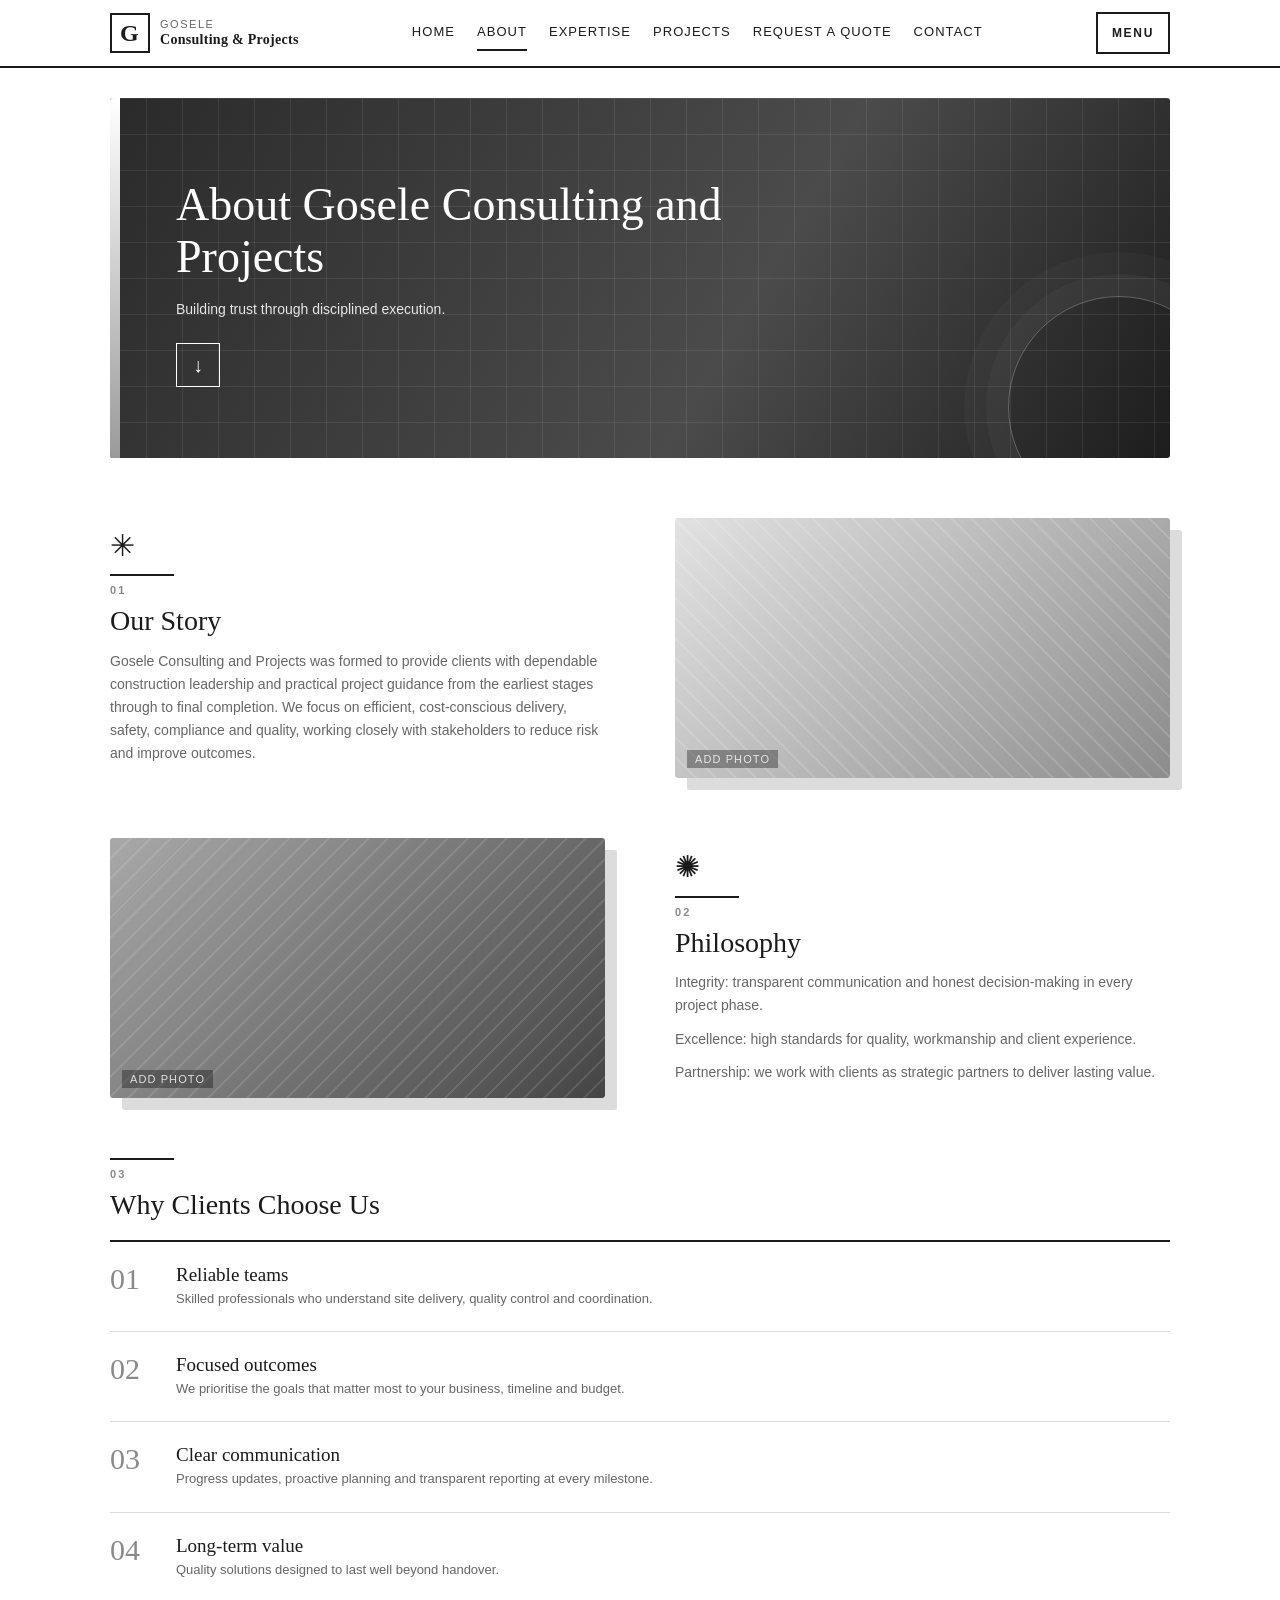
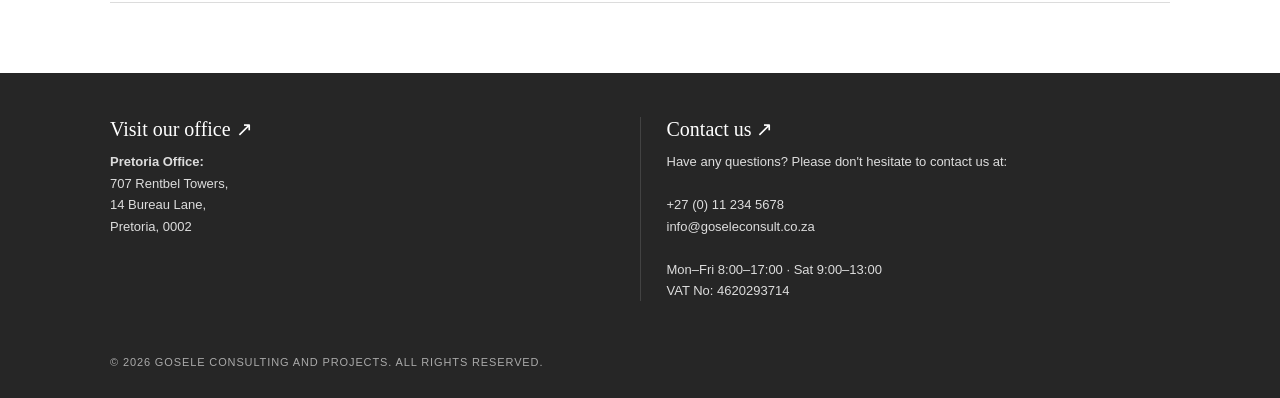
==== about.html @ e0d090f8 "Gosele website" ====
<!DOCTYPE html><html lang="en"><head><meta charset="UTF-8"><meta name="viewport" content="width=device-width,initial-scale=1">
<meta name="description" content="Gosele Consulting and Projects: construction, project management and consulting.">
<title>About | Gosele Consulting and Projects</title><link rel="stylesheet" href="CSS/style.css"></head><body>
<section><div class="wrap"><div class="card"><h1>About Gosele Consulting and Projects</h1><p>Building trust through disciplined execution.</p><div class="circ">↓</div></div></div></section>
<section><div class="wrap blk"><div><div class="ico">✳</div><h2>Our Story</h2><p>Gosele Consulting and Projects was formed to provide clients with dependable construction leadership and practical project guidance from the earliest stages through to final completion. We focus on efficient, cost-conscious delivery, safety, compliance and quality, working closely with stakeholders to reduce risk and improve outcomes.</p></div><div class="ph c"><em>Add photo</em></div></div></section>
<section><div class="wrap blk rev"><div><div class="ico">✺</div><h2>Philosophy</h2><p>Integrity: transparent communication and honest decision-making in every project phase.</p><p>Excellence: high standards for quality, workmanship and client experience.</p><p>Partnership: we work with clients as strategic partners to deliver lasting value.</p></div><div class="ph d"><em>Add photo</em></div></div></section>
<section><div class="wrap"><h2 class="ttl">Why Clients Choose Us</h2><div class="list">
<div><small>01</small><h3>Reliable teams</h3><p>Skilled professionals who understand site delivery, quality control and coordination.</p></div>
<div><small>02</small><h3>Focused outcomes</h3><p>We prioritise the goals that matter most to your business, timeline and budget.</p></div>
<div><small>03</small><h3>Clear communication</h3><p>Progress updates, proactive planning and transparent reporting at every milestone.</p></div>
<div><small>04</small><h3>Long-term value</h3><p>Quality solutions designed to last well beyond handover.</p></div></div></div></section>
<script src="JS/script.js"></script></body></html>
---- CSS/style.css ----
:root{--ink:#1b1b1b;--dk:#262626;--g1:#f3f3f3;--g2:#dcdcdc;--g3:#8a8a8a;--mut:#666;--serif:Georgia,"Times New Roman",serif}
*{box-sizing:border-box;margin:0;padding:0}
html{scroll-behavior:smooth}
body{font-family:Helvetica,Arial,sans-serif;color:var(--ink);background:#fff;line-height:1.65;font-size:15px;overflow-x:hidden;counter-reset:s}
a{color:inherit;text-decoration:none}img{max-width:100%}
.wrap{max-width:1100px;margin:0 auto;padding:0 20px}
/* header */
.top{position:sticky;top:0;z-index:30;background:#fff;border-bottom:2px solid var(--ink)}
.top .wrap{display:flex;align-items:center;justify-content:space-between;height:66px}
.logo{display:flex;align-items:center;gap:10px;font-size:11px;letter-spacing:.14em;text-transform:uppercase;line-height:1.2;color:var(--mut)}
.logo b{display:grid;place-items:center;width:40px;height:40px;border:2px solid var(--ink);font:700 24px var(--serif);color:var(--ink)}
.logo span strong{display:block;font:700 14px var(--serif);letter-spacing:.02em;text-transform:none;color:var(--ink)}
.dnav{display:none;gap:22px;font-size:13px;text-transform:uppercase;letter-spacing:.08em}
.dnav a{padding:6px 0;border-bottom:2px solid transparent}.dnav a.on,.dnav a:hover{border-color:var(--ink)}
.menu-btn{border:2px solid var(--ink);background:#fff;color:var(--ink);height:42px;padding:0 14px;font:700 12px Helvetica,Arial;letter-spacing:.14em;cursor:pointer}
.menu-btn:hover{background:var(--ink);color:#fff}
.drawer{position:fixed;top:0;left:0;height:100%;width:min(86vw,360px);background:var(--dk);color:#fff;padding:24px 30px;transform:translateX(-105%);transition:.35s;z-index:50}
.drawer.open{transform:none}
.drawer button{background:none;border:1px solid #fff6;color:#fff;font-size:22px;width:40px;height:40px;cursor:pointer;float:right}
.drawer nav{clear:both;display:grid;padding-top:24px}
.drawer a{font:22px var(--serif);padding:14px 0;border-bottom:1px solid #fff2;display:flex;gap:14px}
.drawer a i{font:11px Helvetica;color:var(--g3);padding-top:9px;font-style:normal}.drawer a.on{color:#fff;font-style:italic}
.veil{position:fixed;inset:0;background:#000a;opacity:0;pointer-events:none;transition:.3s;z-index:40}
.veil.open{opacity:1;pointer-events:auto}
/* hero blueprint card */
section{padding:30px 0}
.card{position:relative;overflow:hidden;color:#fff;padding:44px 28px 40px 38px;min-height:260px;display:flex;flex-direction:column;justify-content:center;border-radius:3px;
background:linear-gradient(#ffffff14 1px,transparent 1px) 0 0/36px 36px,linear-gradient(90deg,#ffffff14 1px,transparent 1px) 0 0/36px 36px,linear-gradient(120deg,#2a2a2a,#4b4b4b 60%,#1d1d1d)}
.card::before{content:"";position:absolute;left:0;top:0;bottom:0;width:10px;background:linear-gradient(#fff,#9a9a9a)}
.card::after{content:"";position:absolute;right:-60px;bottom:-60px;width:220px;height:220px;border:1px solid #fff4;border-radius:50%;box-shadow:0 0 0 22px #ffffff08,0 0 0 44px #ffffff06}
.card h1,.card h2{font:400 clamp(28px,5.4vw,46px)/1.15 var(--serif);margin-bottom:14px;max-width:640px}
.card p{font-size:14px;max-width:540px;color:#e6e6e6}
.circ{margin-top:22px;width:44px;height:44px;border:1px solid #fff;display:grid;place-items:center;font-size:20px;color:#fff;position:relative;z-index:1}
.btn{display:inline-block;margin-top:20px;padding:6px 0;border-bottom:2px solid var(--ink);font-size:12px;letter-spacing:.12em;text-transform:uppercase;font-weight:700;background:none;color:var(--ink);cursor:pointer}
.btn::after{content:"  →"}.btn:hover{letter-spacing:.18em}
.card .btn{color:#fff;border-color:#fff;align-self:flex-start;position:relative;z-index:1}
/* stats band */
.band{background:var(--dk);color:#fff;margin:14px 0}
.stats{display:grid;grid-template-columns:repeat(2,1fr);gap:22px 8px;padding:34px 20px;text-align:left}
.stats div{border-left:3px solid #fff;padding-left:14px}
.stats strong{display:block;font:400 40px/1 var(--serif)}.stats span{font-size:11px;letter-spacing:.12em;text-transform:uppercase;color:#bbb}
/* text blocks */
.blk{display:grid;gap:30px;align-items:center}
.blk h2,.ttl{font:400 28px/1.2 var(--serif);margin-bottom:12px;display:block}
.blk h2::before,.ttl::before{counter-increment:s;content:"0" counter(s);display:block;font:700 11px Helvetica;letter-spacing:.2em;color:var(--g3);margin-bottom:8px;border-top:2px solid var(--ink);padding-top:8px;width:64px}
.blk p{color:var(--mut);font-size:14px;margin-bottom:10px}
.ico{font-size:30px;color:var(--ink);margin-bottom:4px}
.ph{min-height:260px;position:relative;overflow:hidden;border-radius:3px;box-shadow:12px 12px 0 var(--g2);background:repeating-linear-gradient(45deg,#ffffff1c 0 2px,transparent 2px 14px),linear-gradient(135deg,#cfcfcf,#7a7a7a)}
.ph.b{background:repeating-linear-gradient(-45deg,#ffffff1c 0 2px,transparent 2px 14px),linear-gradient(135deg,#bdbdbd,#555)}
.ph.c{background:repeating-linear-gradient(45deg,#ffffff22 0 2px,transparent 2px 14px),linear-gradient(135deg,#e2e2e2,#8c8c8c)}
.ph.d{background:repeating-linear-gradient(-45deg,#ffffff1c 0 2px,transparent 2px 14px),linear-gradient(135deg,#a9a9a9,#444)}
.ph.e{background:repeating-linear-gradient(45deg,#ffffff14 0 2px,transparent 2px 14px),linear-gradient(135deg,#6a6a6a,#1c1c1c)}
.ph img{width:100%;height:100%;object-fit:cover;position:absolute;inset:0}
.ph em{position:absolute;left:12px;bottom:10px;font:11px Helvetica;letter-spacing:.1em;text-transform:uppercase;color:#fffc;font-style:normal;background:#0005;padding:3px 8px}
.center .blk{text-align:left}
/* list */
.list{margin-top:18px;border-top:2px solid var(--ink)}
.list a,.list div{display:grid;grid-template-columns:56px 1fr;gap:2px 10px;padding:22px 0;border-bottom:1px solid var(--g2);transition:.2s}
.list a:hover{padding-left:10px;background:var(--g1)}
.list small{font:400 30px/1 var(--serif);color:var(--g3);grid-row:span 2}
.list h3{font:400 19px var(--serif)}.list p{color:var(--mut);font-size:13px}
/* grey panels */
.grey{background:var(--g1);color:var(--ink);border:1px solid var(--g2);border-top:6px solid var(--ink);border-radius:3px;padding:28px 22px;margin:14px 0}
.grey h2{font:400 28px var(--serif);margin-bottom:16px}
.rail{display:flex;gap:16px;overflow-x:auto;scroll-snap-type:x mandatory;padding-bottom:10px;counter-reset:p}
.pj{flex:0 0 68%;max-width:300px;height:360px;position:relative;overflow:hidden;scroll-snap-align:start;color:#fff;padding:18px;display:flex;flex-direction:column;justify-content:flex-end;border-radius:3px;counter-increment:p;background:var(--dk)}
.pj .ph{position:absolute;inset:0;box-shadow:none;border-radius:0;transition:.4s}.pj:hover .ph{transform:scale(1.06)}
.pj::before{content:"0" counter(p);position:absolute;top:12px;left:16px;font:400 34px var(--serif);z-index:2}
.pj::after{content:"";position:absolute;inset:0;background:linear-gradient(transparent 35%,#000b)}
.pj *{position:relative;z-index:3}.pj .ph{position:absolute;z-index:1}
.pj h3{font:400 21px/1.2 var(--serif)}.pj span{margin-top:10px;font-size:11px;letter-spacing:.14em;text-transform:uppercase;border-top:1px solid #fff8;padding-top:8px}
.pj span::after{content:"  →"}
.pgrid{display:grid;gap:18px;counter-reset:p}.pgrid .pj{max-width:none;height:320px}
/* footer */
.foot{background:var(--dk);color:#ddd;margin-top:40px;padding:44px 0 26px}
.office{display:grid;gap:26px;font-size:13px}.office h4{font:400 20px var(--serif);color:#fff;margin-bottom:10px}
.office hr{border:0;border-top:1px solid #fff2}
.copy{font-size:11px;letter-spacing:.08em;color:#aaa;text-transform:uppercase}
/* forms */
form.grey label{display:block;font-size:11px;letter-spacing:.12em;text-transform:uppercase;margin:16px 0 4px;color:var(--mut)}
.grey input,.grey textarea,.grey select{width:100%;border:0;border-bottom:2px solid var(--ink);border-radius:0;padding:11px 4px;font:inherit;background:#fff}
.grey textarea{min-height:110px}
.grey button.go{margin-top:22px;width:100%;border:0;background:var(--ink);color:#fff;padding:15px;font:700 12px Helvetica;letter-spacing:.2em;text-transform:uppercase;cursor:pointer}
.grey button.go:hover{background:#444}
.status{margin-top:12px;display:none}
.detail{padding:0}.detail .ph{min-height:300px;border-radius:0;box-shadow:none}
.detail .in{padding:26px 20px 50px;max-width:760px;margin:0 auto}.detail h1{font:400 32px var(--serif);margin-bottom:12px}
.back{display:block;font-size:26px;padding:12px 20px}
@media(min-width:800px){
 .dnav{display:flex}.stats{grid-template-columns:repeat(4,1fr)}
 .blk{grid-template-columns:1fr 1fr;gap:70px}.blk.rev .ph{order:-1}
 .pgrid{grid-template-columns:repeat(3,1fr)}.office{grid-template-columns:1fr 1px 1fr;align-items:start}.office hr{border:0;border-left:1px solid #fff2;height:100%}
 .office .copy{grid-column:1/-1}.card{padding:70px 56px 60px 66px;min-height:360px}.pj{flex-basis:300px}
}
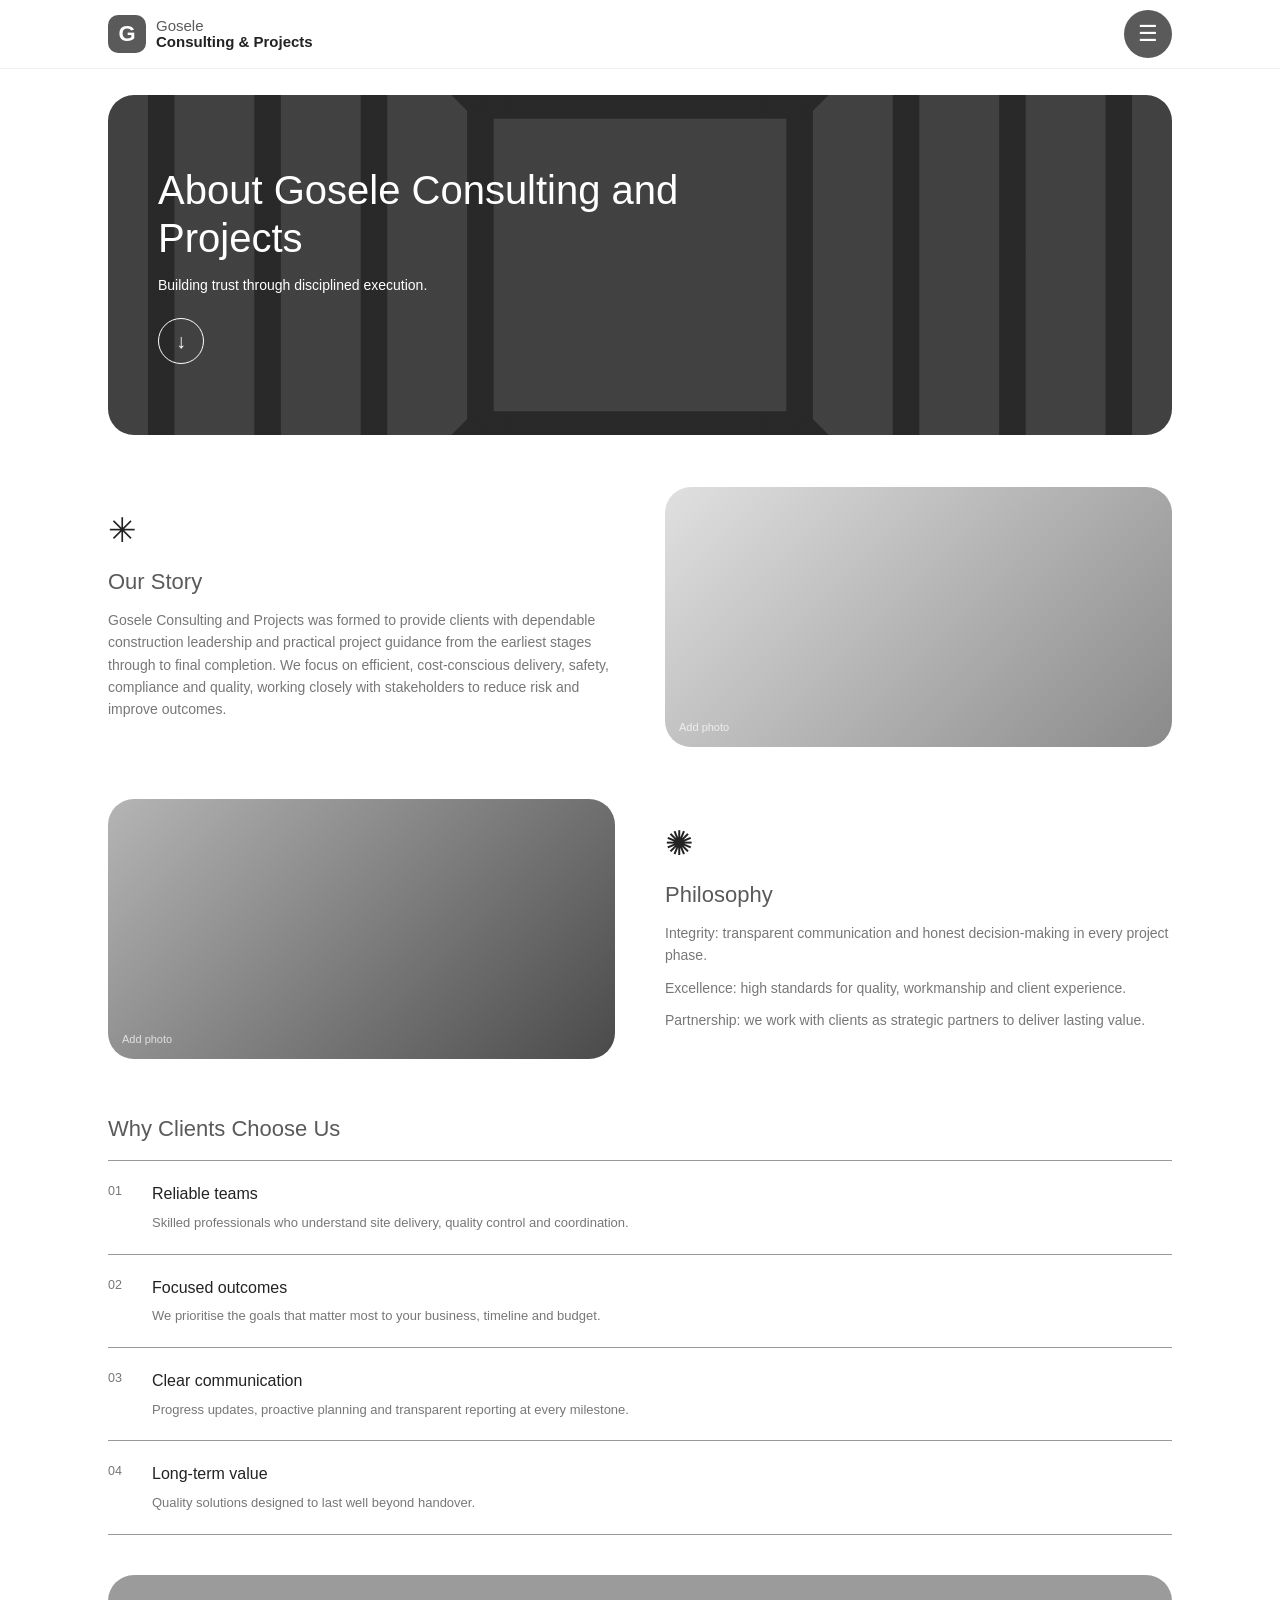
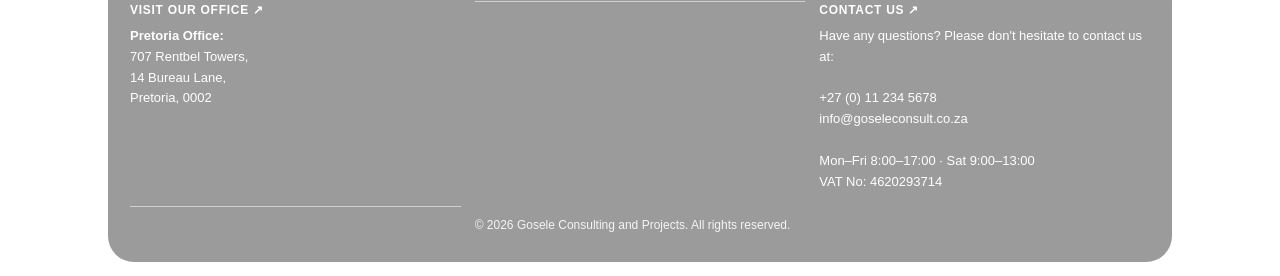
==== commit 2bb346ec: "Add initial HTML structure and CSS for Gosele Consulting and Projects website" ====
--- a/about.html
+++ b/about.html
@@ -1,12 +1,79 @@
-<!DOCTYPE html><html lang="en"><head><meta charset="UTF-8"><meta name="viewport" content="width=device-width,initial-scale=1">
-<meta name="description" content="Gosele Consulting and Projects: construction, project management and consulting.">
-<title>About | Gosele Consulting and Projects</title><link rel="stylesheet" href="CSS/style.css"></head><body>
-<section><div class="wrap"><div class="card"><h1>About Gosele Consulting and Projects</h1><p>Building trust through disciplined execution.</p><div class="circ">↓</div></div></div></section>
-<section><div class="wrap blk"><div><div class="ico">✳</div><h2>Our Story</h2><p>Gosele Consulting and Projects was formed to provide clients with dependable construction leadership and practical project guidance from the earliest stages through to final completion. We focus on efficient, cost-conscious delivery, safety, compliance and quality, working closely with stakeholders to reduce risk and improve outcomes.</p></div><div class="ph c"><em>Add photo</em></div></div></section>
-<section><div class="wrap blk rev"><div><div class="ico">✺</div><h2>Philosophy</h2><p>Integrity: transparent communication and honest decision-making in every project phase.</p><p>Excellence: high standards for quality, workmanship and client experience.</p><p>Partnership: we work with clients as strategic partners to deliver lasting value.</p></div><div class="ph d"><em>Add photo</em></div></div></section>
-<section><div class="wrap"><h2 class="ttl">Why Clients Choose Us</h2><div class="list">
-<div><small>01</small><h3>Reliable teams</h3><p>Skilled professionals who understand site delivery, quality control and coordination.</p></div>
-<div><small>02</small><h3>Focused outcomes</h3><p>We prioritise the goals that matter most to your business, timeline and budget.</p></div>
-<div><small>03</small><h3>Clear communication</h3><p>Progress updates, proactive planning and transparent reporting at every milestone.</p></div>
-<div><small>04</small><h3>Long-term value</h3><p>Quality solutions designed to last well beyond handover.</p></div></div></div></section>
-<script src="JS/script.js"></script></body></html>
+<!DOCTYPE html>
+<html lang="en">
+<head>
+    <meta charset="UTF-8">
+    <meta name="viewport" content="width=device-width, initial-scale=1">
+    <meta name="description" content="Gosele Consulting and Projects: construction, project management and consulting.">
+    <title>About | Gosele Consulting and Projects</title>
+    <link rel="stylesheet" href="CSS/style.css">
+</head>
+<body>
+<section>
+    <div class="wrap">
+        <div class="card">
+            <h1>About Gosele Consulting and Projects</h1>
+            <p>Building trust through disciplined execution.</p>
+            <div class="circ">↓</div>
+        </div>
+    </div>
+</section>
+<section>
+    <div class="wrap blk">
+        <div>
+            <div class="ico">✳</div>
+            <h2>Our Story</h2>
+            <p>Gosele Consulting and Projects was formed to provide clients with dependable construction leadership and practical project guidance from the earliest stages through to final completion. We focus on efficient, cost-conscious delivery, safety, compliance and quality, working closely with stakeholders to reduce risk and improve outcomes.</p>
+        </div>
+        <div class="ph c">
+            <em>Add photo</em>
+        </div>
+    </div>
+</section>
+<section>
+    <div class="wrap blk rev">
+        <div>
+            <div class="ico">✺</div>
+            <h2>Philosophy</h2>
+            <p>Integrity: transparent communication and honest decision-making in every project phase.</p>
+            <p>Excellence: high standards for quality, workmanship and client experience.</p>
+            <p>Partnership: we work with clients as strategic partners to deliver lasting value.</p>
+        </div>
+        <div class="ph d">
+            <em>Add photo</em>
+        </div>
+    </div>
+</section>
+<section>
+    <div class="wrap">
+        <h2 class="ttl">
+            Why Clients Choose Us
+        </h2>
+        <div class="list">
+<div>
+    <small>01</small>
+    <h3>Reliable teams</h3>
+    <p>Skilled professionals who understand site delivery, quality control and coordination.
+
+    </p>
+</div>
+<div>
+    <small>02</small>
+    <h3>Focused outcomes</h3>
+    <p>We prioritise the goals that matter most to your business, timeline and budget.</p>
+</div>
+<div>
+    <small>03</small>
+    <h3>Clear communication</h3>
+    <p>Progress updates, proactive planning and transparent reporting at every milestone.</p>
+</div>
+<div>
+    <small>04</small>
+    <h3>Long-term value</h3>
+    <p>Quality solutions designed to last well beyond handover.</p>
+</div>
+</div>
+</div>
+</section>
+<script src="JS/script.js"></script>
+</body>
+</html>
--- a/CSS/style.css
+++ b/CSS/style.css
@@ -1,94 +1,71 @@
-:root{--ink:#1b1b1b;--dk:#262626;--g1:#f3f3f3;--g2:#dcdcdc;--g3:#8a8a8a;--mut:#666;--serif:Georgia,"Times New Roman",serif}
+:root{--or:#5a5a5a;--ink:#222;--mut:#777;--gr:#9b9b9b;--dk:#4a2f1f;--r:26px}
 *{box-sizing:border-box;margin:0;padding:0}
 html{scroll-behavior:smooth}
-body{font-family:Helvetica,Arial,sans-serif;color:var(--ink);background:#fff;line-height:1.65;font-size:15px;overflow-x:hidden;counter-reset:s}
+body{font-family:Helvetica,Arial,sans-serif;color:var(--ink);background:#fff;line-height:1.6;font-size:15px;overflow-x:hidden}
 a{color:inherit;text-decoration:none}img{max-width:100%}
-.wrap{max-width:1100px;margin:0 auto;padding:0 20px}
+.wrap{max-width:1100px;margin:0 auto;padding:0 18px}
 /* header */
-.top{position:sticky;top:0;z-index:30;background:#fff;border-bottom:2px solid var(--ink)}
-.top .wrap{display:flex;align-items:center;justify-content:space-between;height:66px}
-.logo{display:flex;align-items:center;gap:10px;font-size:11px;letter-spacing:.14em;text-transform:uppercase;line-height:1.2;color:var(--mut)}
-.logo b{display:grid;place-items:center;width:40px;height:40px;border:2px solid var(--ink);font:700 24px var(--serif);color:var(--ink)}
-.logo span strong{display:block;font:700 14px var(--serif);letter-spacing:.02em;text-transform:none;color:var(--ink)}
-.dnav{display:none;gap:22px;font-size:13px;text-transform:uppercase;letter-spacing:.08em}
-.dnav a{padding:6px 0;border-bottom:2px solid transparent}.dnav a.on,.dnav a:hover{border-color:var(--ink)}
-.menu-btn{border:2px solid var(--ink);background:#fff;color:var(--ink);height:42px;padding:0 14px;font:700 12px Helvetica,Arial;letter-spacing:.14em;cursor:pointer}
-.menu-btn:hover{background:var(--ink);color:#fff}
-.drawer{position:fixed;top:0;left:0;height:100%;width:min(86vw,360px);background:var(--dk);color:#fff;padding:24px 30px;transform:translateX(-105%);transition:.35s;z-index:50}
+.top{position:sticky;top:0;z-index:30;background:#fff;border-bottom:1px solid #f0f0f0}
+.top .wrap{display:flex;align-items:center;justify-content:space-between;height:68px}
+.logo{display:flex;align-items:center;gap:10px;font-size:15px;line-height:1.1;color:var(--or)}
+.logo b{display:grid;place-items:center;width:38px;height:38px;border-radius:10px;background:var(--or);color:#fff;font-size:22px}
+.logo span strong{display:block;color:var(--ink);font-weight:700}
+.menu-btn{border:0;background:var(--or);color:#fff;width:48px;height:48px;border-radius:50%;font-size:22px;cursor:pointer}
+.drawer{position:fixed;top:0;right:0;height:100%;width:min(78vw,300px);background:#555;color:#fff;padding:22px 26px;transform:translateX(105%);transition:.3s;z-index:50}
 .drawer.open{transform:none}
-.drawer button{background:none;border:1px solid #fff6;color:#fff;font-size:22px;width:40px;height:40px;cursor:pointer;float:right}
-.drawer nav{clear:both;display:grid;padding-top:24px}
-.drawer a{font:22px var(--serif);padding:14px 0;border-bottom:1px solid #fff2;display:flex;gap:14px}
-.drawer a i{font:11px Helvetica;color:var(--g3);padding-top:9px;font-style:normal}.drawer a.on{color:#fff;font-style:italic}
-.veil{position:fixed;inset:0;background:#000a;opacity:0;pointer-events:none;transition:.3s;z-index:40}
+.drawer button{background:none;border:0;color:#fff;font-size:24px;float:right;cursor:pointer}
+.drawer nav{clear:both;display:grid;gap:12px;padding-top:10px}
+.drawer a{font-size:17px}.drawer a.on{color:#fff;font-weight:700;text-decoration:underline}
+.veil{position:fixed;inset:0;background:#0006;opacity:0;pointer-events:none;transition:.3s;z-index:40}
 .veil.open{opacity:1;pointer-events:auto}
-/* hero blueprint card */
-section{padding:30px 0}
-.card{position:relative;overflow:hidden;color:#fff;padding:44px 28px 40px 38px;min-height:260px;display:flex;flex-direction:column;justify-content:center;border-radius:3px;
-background:linear-gradient(#ffffff14 1px,transparent 1px) 0 0/36px 36px,linear-gradient(90deg,#ffffff14 1px,transparent 1px) 0 0/36px 36px,linear-gradient(120deg,#2a2a2a,#4b4b4b 60%,#1d1d1d)}
-.card::before{content:"";position:absolute;left:0;top:0;bottom:0;width:10px;background:linear-gradient(#fff,#9a9a9a)}
-.card::after{content:"";position:absolute;right:-60px;bottom:-60px;width:220px;height:220px;border:1px solid #fff4;border-radius:50%;box-shadow:0 0 0 22px #ffffff08,0 0 0 44px #ffffff06}
-.card h1,.card h2{font:400 clamp(28px,5.4vw,46px)/1.15 var(--serif);margin-bottom:14px;max-width:640px}
-.card p{font-size:14px;max-width:540px;color:#e6e6e6}
-.circ{margin-top:22px;width:44px;height:44px;border:1px solid #fff;display:grid;place-items:center;font-size:20px;color:#fff;position:relative;z-index:1}
-.btn{display:inline-block;margin-top:20px;padding:6px 0;border-bottom:2px solid var(--ink);font-size:12px;letter-spacing:.12em;text-transform:uppercase;font-weight:700;background:none;color:var(--ink);cursor:pointer}
-.btn::after{content:"  →"}.btn:hover{letter-spacing:.18em}
-.card .btn{color:#fff;border-color:#fff;align-self:flex-start;position:relative;z-index:1}
-/* stats band */
-.band{background:var(--dk);color:#fff;margin:14px 0}
-.stats{display:grid;grid-template-columns:repeat(2,1fr);gap:22px 8px;padding:34px 20px;text-align:left}
-.stats div{border-left:3px solid #fff;padding-left:14px}
-.stats strong{display:block;font:400 40px/1 var(--serif)}.stats span{font-size:11px;letter-spacing:.12em;text-transform:uppercase;color:#bbb}
+/* cards */
+section{padding:26px 0}
+.card{border-radius:var(--r);overflow:hidden;position:relative;color:#fff;padding:34px 26px;min-height:240px;display:flex;flex-direction:column;justify-content:center;
+background:linear-gradient(#222222aa,#222222aa),url("data:image/svg+xml,%3Csvg xmlns='http://www.w3.org/2000/svg' viewBox='0 0 200 200'%3E%3Crect width='200' height='200' fill='%23808080'/%3E%3Cg fill='none' stroke='%23363636' stroke-width='5'%3E%3Crect x='10' y='10' width='180' height='180'/%3E%3Crect x='30' y='30' width='140' height='140'/%3E%3Crect x='50' y='50' width='100' height='100'/%3E%3Crect x='70' y='70' width='60' height='60'/%3E%3Cpath d='M0 0L70 70M200 0L130 70M0 200L70 130M200 200L130 130'/%3E%3C/g%3E%3C/svg%3E") center/cover}
+.card h1,.card h2{font-weight:400;font-size:clamp(26px,5vw,40px);line-height:1.2;margin-bottom:12px;max-width:620px}
+.card p{font-size:14px;max-width:560px}
+.circ{margin-top:22px;width:46px;height:46px;border:1.5px solid #fff;border-radius:50%;display:grid;place-items:center;font-size:20px;background:none;color:#fff}
+.btn{display:inline-block;margin-top:20px;border:1px solid #666;border-radius:22px;padding:22px 20px;font-size:11px;letter-spacing:.06em;text-transform:uppercase;background:none;color:inherit;cursor:pointer}
+.card .btn{border-color:#fff;padding:12px 18px;align-self:flex-start}
+.stats{display:grid;grid-template-columns:repeat(4,1fr);gap:8px;text-align:center;padding:26px 0}
+.stats strong{display:block;font-size:26px;color:var(--or)}.stats span{font-size:12px;color:var(--mut)}
 /* text blocks */
-.blk{display:grid;gap:30px;align-items:center}
-.blk h2,.ttl{font:400 28px/1.2 var(--serif);margin-bottom:12px;display:block}
-.blk h2::before,.ttl::before{counter-increment:s;content:"0" counter(s);display:block;font:700 11px Helvetica;letter-spacing:.2em;color:var(--g3);margin-bottom:8px;border-top:2px solid var(--ink);padding-top:8px;width:64px}
+.blk{display:grid;gap:20px;align-items:center}
+.blk h2,.ttl{color:var(--or);font-weight:400;font-size:22px;margin-bottom:10px}
 .blk p{color:var(--mut);font-size:14px;margin-bottom:10px}
-.ico{font-size:30px;color:var(--ink);margin-bottom:4px}
-.ph{min-height:260px;position:relative;overflow:hidden;border-radius:3px;box-shadow:12px 12px 0 var(--g2);background:repeating-linear-gradient(45deg,#ffffff1c 0 2px,transparent 2px 14px),linear-gradient(135deg,#cfcfcf,#7a7a7a)}
-.ph.b{background:repeating-linear-gradient(-45deg,#ffffff1c 0 2px,transparent 2px 14px),linear-gradient(135deg,#bdbdbd,#555)}
-.ph.c{background:repeating-linear-gradient(45deg,#ffffff22 0 2px,transparent 2px 14px),linear-gradient(135deg,#e2e2e2,#8c8c8c)}
-.ph.d{background:repeating-linear-gradient(-45deg,#ffffff1c 0 2px,transparent 2px 14px),linear-gradient(135deg,#a9a9a9,#444)}
-.ph.e{background:repeating-linear-gradient(45deg,#ffffff14 0 2px,transparent 2px 14px),linear-gradient(135deg,#6a6a6a,#1c1c1c)}
+.ico{font-size:34px;color:var(--ink);margin-bottom:6px}
+.ph{border-radius:var(--r);min-height:260px;position:relative;overflow:hidden;background:linear-gradient(135deg,#d6d6d6,#7a7a7a)}
+.ph.b{background:linear-gradient(135deg,#c4c4c4,#5a5a5a)}.ph.c{background:linear-gradient(135deg,#e0e0e0,#8a8a8a)}.ph.d{background:linear-gradient(135deg,#b5b5b5,#4a4a4a)}.ph.e{background:linear-gradient(135deg,#6a6a6a,#1c1c1c)}
 .ph img{width:100%;height:100%;object-fit:cover;position:absolute;inset:0}
-.ph em{position:absolute;left:12px;bottom:10px;font:11px Helvetica;letter-spacing:.1em;text-transform:uppercase;color:#fffc;font-style:normal;background:#0005;padding:3px 8px}
-.center .blk{text-align:left}
+.ph em{position:absolute;left:14px;bottom:10px;font-size:11px;color:#fffb;font-style:normal}
+.center{text-align:center}.center .blk{justify-items:center}
 /* list */
-.list{margin-top:18px;border-top:2px solid var(--ink)}
-.list a,.list div{display:grid;grid-template-columns:56px 1fr;gap:2px 10px;padding:22px 0;border-bottom:1px solid var(--g2);transition:.2s}
-.list a:hover{padding-left:10px;background:var(--g1)}
-.list small{font:400 30px/1 var(--serif);color:var(--g3);grid-row:span 2}
-.list h3{font:400 19px var(--serif)}.list p{color:var(--mut);font-size:13px}
+.list{border-top:1px solid #999;margin-top:14px}
+.list a,.list div{display:grid;grid-template-columns:34px 1fr;gap:6px 10px;padding:20px 0;border-bottom:1px solid #999}
+.list small{color:var(--mut)}.list h3{font-weight:400;font-size:16px}.list p{grid-column:2;color:var(--mut);font-size:13px}
 /* grey panels */
-.grey{background:var(--g1);color:var(--ink);border:1px solid var(--g2);border-top:6px solid var(--ink);border-radius:3px;padding:28px 22px;margin:14px 0}
-.grey h2{font:400 28px var(--serif);margin-bottom:16px}
-.rail{display:flex;gap:16px;overflow-x:auto;scroll-snap-type:x mandatory;padding-bottom:10px;counter-reset:p}
-.pj{flex:0 0 68%;max-width:300px;height:360px;position:relative;overflow:hidden;scroll-snap-align:start;color:#fff;padding:18px;display:flex;flex-direction:column;justify-content:flex-end;border-radius:3px;counter-increment:p;background:var(--dk)}
-.pj .ph{position:absolute;inset:0;box-shadow:none;border-radius:0;transition:.4s}.pj:hover .ph{transform:scale(1.06)}
-.pj::before{content:"0" counter(p);position:absolute;top:12px;left:16px;font:400 34px var(--serif);z-index:2}
-.pj::after{content:"";position:absolute;inset:0;background:linear-gradient(transparent 35%,#000b)}
-.pj *{position:relative;z-index:3}.pj .ph{position:absolute;z-index:1}
-.pj h3{font:400 21px/1.2 var(--serif)}.pj span{margin-top:10px;font-size:11px;letter-spacing:.14em;text-transform:uppercase;border-top:1px solid #fff8;padding-top:8px}
-.pj span::after{content:"  →"}
-.pgrid{display:grid;gap:18px;counter-reset:p}.pgrid .pj{max-width:none;height:320px}
-/* footer */
-.foot{background:var(--dk);color:#ddd;margin-top:40px;padding:44px 0 26px}
-.office{display:grid;gap:26px;font-size:13px}.office h4{font:400 20px var(--serif);color:#fff;margin-bottom:10px}
-.office hr{border:0;border-top:1px solid #fff2}
-.copy{font-size:11px;letter-spacing:.08em;color:#aaa;text-transform:uppercase}
+.grey{background:var(--gr);color:#fff;border-radius:var(--r);padding:26px 22px;margin:14px 0}
+.grey h2{font-weight:400;font-size:24px;margin-bottom:14px}
+.rail{display:flex;gap:14px;overflow-x:auto;scroll-snap-type:x mandatory;padding-bottom:6px}
+.pj{flex:0 0 66%;max-width:300px;height:340px;border-radius:22px;position:relative;overflow:hidden;scroll-snap-align:start;color:#fff;padding:18px;display:flex;flex-direction:column;justify-content:flex-end;text-align:center}
+.pj .ph{position:absolute;inset:0;border-radius:0}.pj *{position:relative}
+.pj h3{font-size:19px;font-weight:700;text-shadow:0 1px 6px #0008}.pj span{margin-top:12px;background:#fff4;border-radius:10px;padding:6px;font-size:12px}
+.pgrid{display:grid;gap:16px}
+.pgrid .pj{max-width:none;height:300px}
+.office{display:grid;gap:14px;font-size:13px}.office h4{font-size:12px;letter-spacing:.06em;text-transform:uppercase;margin-bottom:6px;font-weight:700}
+.office hr{border:0;border-top:1px solid #fff8}
+.copy{font-size:12px;margin-top:10px;opacity:.9}
 /* forms */
-form.grey label{display:block;font-size:11px;letter-spacing:.12em;text-transform:uppercase;margin:16px 0 4px;color:var(--mut)}
-.grey input,.grey textarea,.grey select{width:100%;border:0;border-bottom:2px solid var(--ink);border-radius:0;padding:11px 4px;font:inherit;background:#fff}
+.grey label{display:block;font-size:13px;margin:12px 0 4px}
+.grey input,.grey textarea,.grey select{width:100%;border:0;border-radius:6px;padding:11px;font:inherit;background:#fff}
 .grey textarea{min-height:110px}
-.grey button.go{margin-top:22px;width:100%;border:0;background:var(--ink);color:#fff;padding:15px;font:700 12px Helvetica;letter-spacing:.2em;text-transform:uppercase;cursor:pointer}
-.grey button.go:hover{background:#444}
+.grey button.go{margin-top:18px;width:100%;border:0;background:#333;color:#fff;padding:12px;border-radius:8px;font-size:16px;cursor:pointer}
 .status{margin-top:12px;display:none}
-.detail{padding:0}.detail .ph{min-height:300px;border-radius:0;box-shadow:none}
-.detail .in{padding:26px 20px 50px;max-width:760px;margin:0 auto}.detail h1{font:400 32px var(--serif);margin-bottom:12px}
-.back{display:block;font-size:26px;padding:12px 20px}
+.detail img,.detail .ph{width:100%;min-height:260px;border-radius:0}
+.detail{padding:0}.detail .in{padding:22px 18px 40px;max-width:760px;margin:0 auto}.detail h1{font-weight:400;font-size:24px;margin-bottom:12px}
+.back{display:block;font-size:26px;padding:12px 18px}
 @media(min-width:800px){
- .dnav{display:flex}.stats{grid-template-columns:repeat(4,1fr)}
- .blk{grid-template-columns:1fr 1fr;gap:70px}.blk.rev .ph{order:-1}
- .pgrid{grid-template-columns:repeat(3,1fr)}.office{grid-template-columns:1fr 1px 1fr;align-items:start}.office hr{border:0;border-left:1px solid #fff2;height:100%}
- .office .copy{grid-column:1/-1}.card{padding:70px 56px 60px 66px;min-height:360px}.pj{flex-basis:300px}
+ .blk{grid-template-columns:1fr 1fr;gap:50px}.blk.rev .ph{order:-1}
+ .pgrid{grid-template-columns:repeat(3,1fr)}.office{grid-template-columns:1fr 1fr 1fr}
+ .pj{flex-basis:300px}.card{padding:60px 50px;min-height:340px}
 }
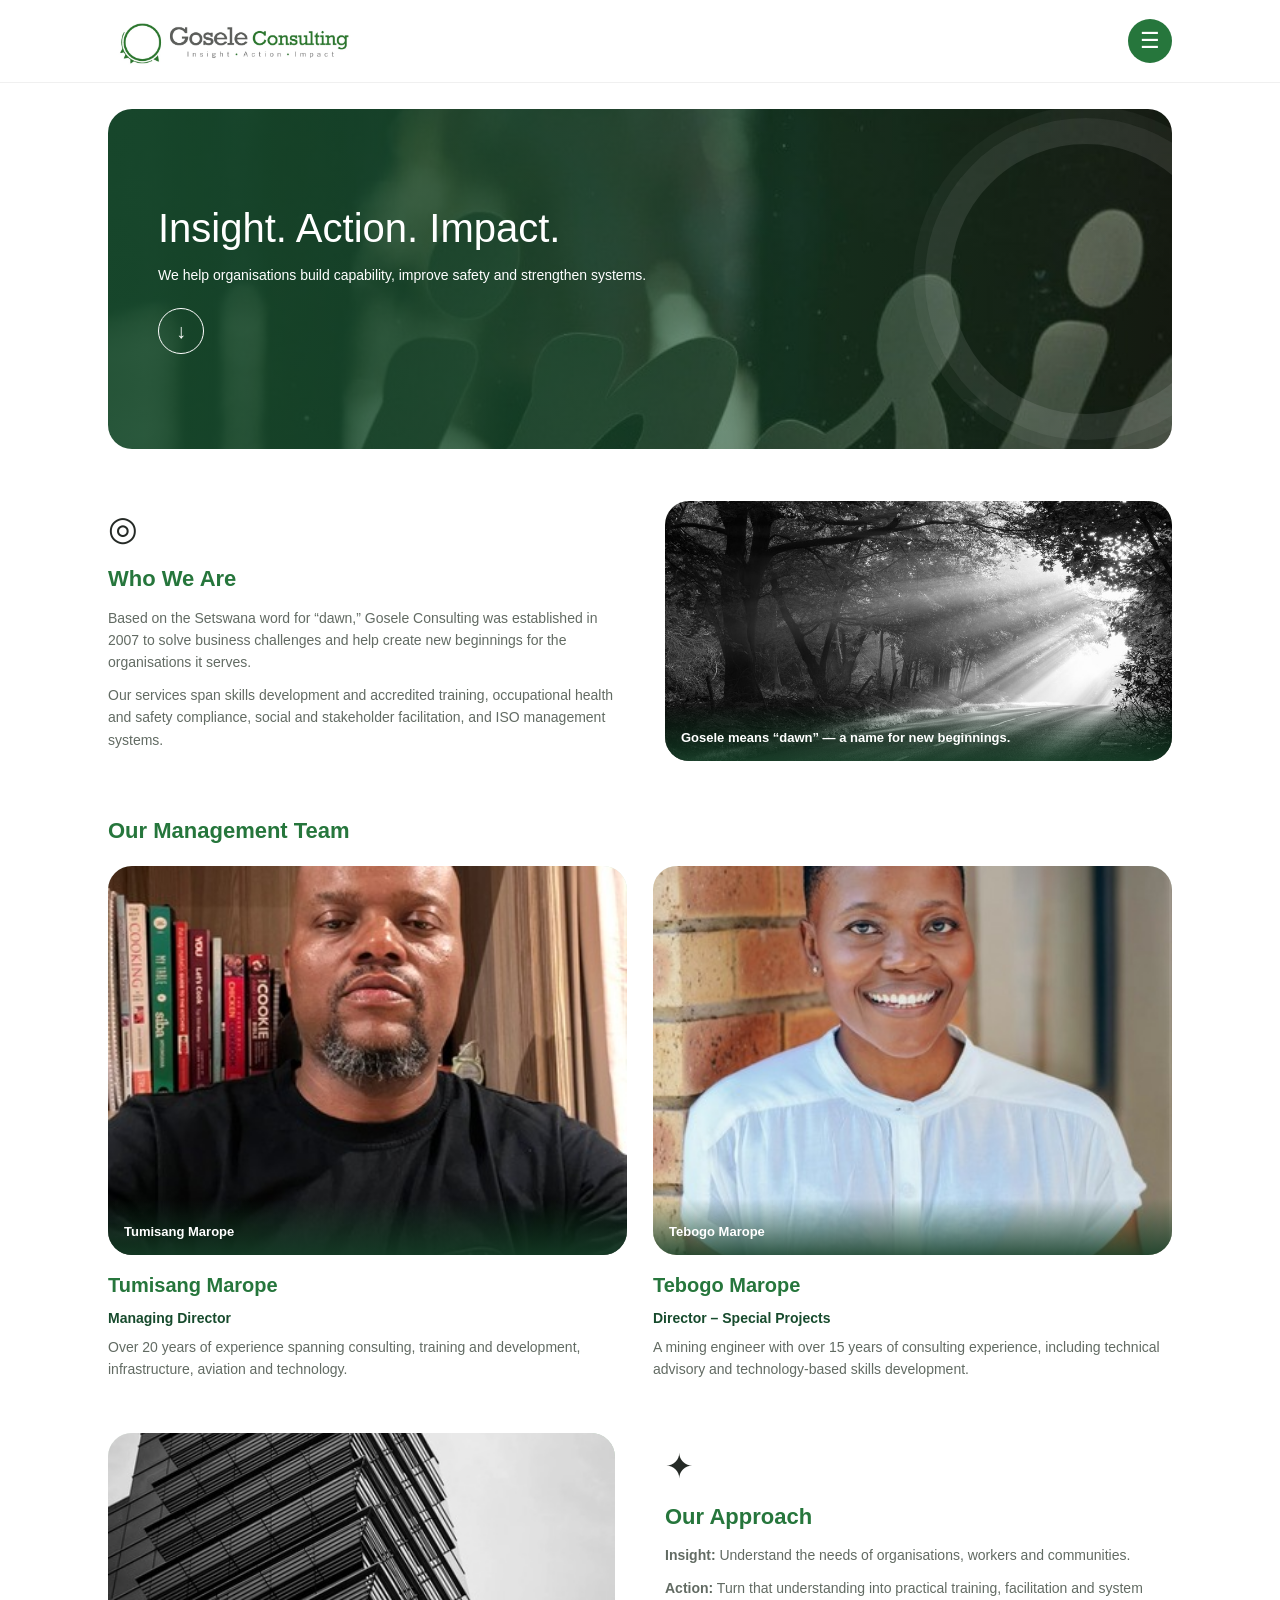
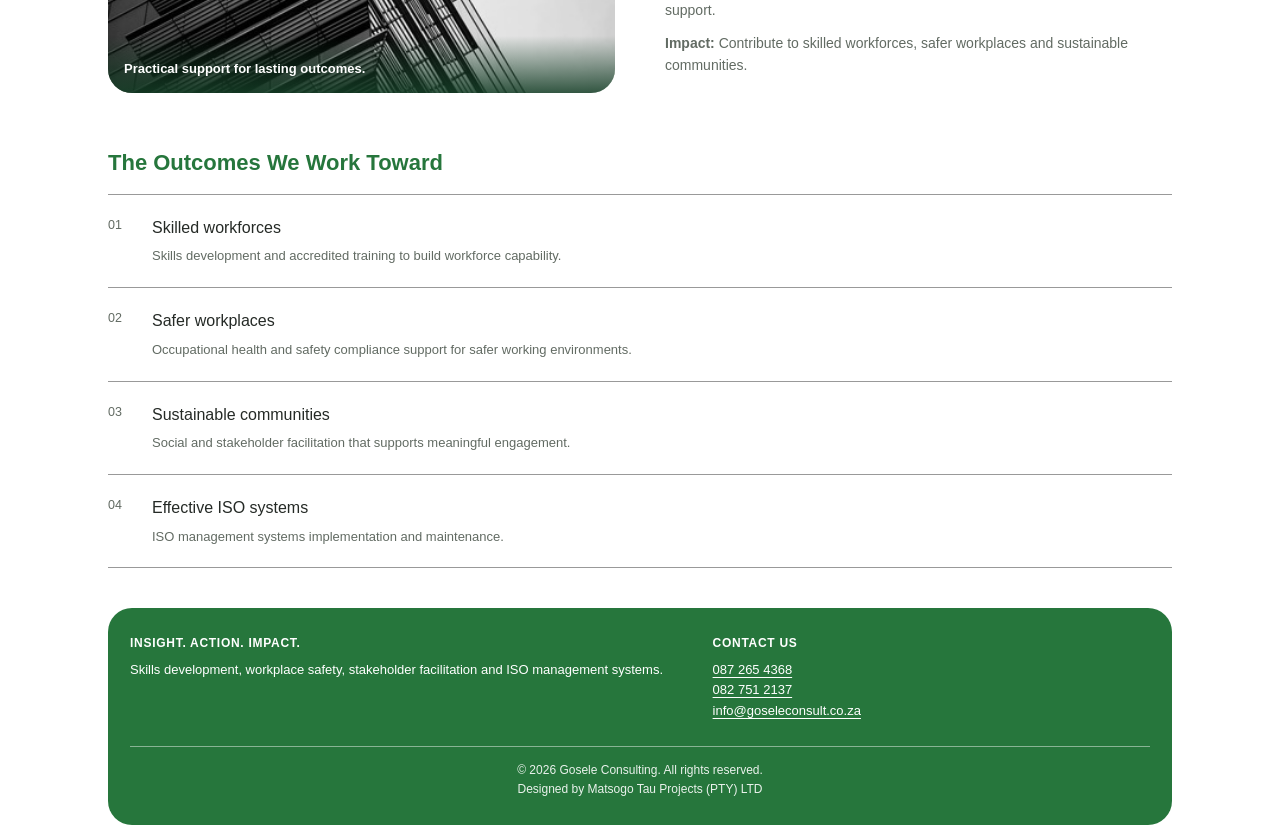
==== commit 23775aed: "Refactor code structure for improved readability and maintainability" ====
--- a/about.html
+++ b/about.html
@@ -3,73 +3,89 @@
 <head>
     <meta charset="UTF-8">
     <meta name="viewport" content="width=device-width, initial-scale=1">
-    <meta name="description" content="Gosele Consulting and Projects: construction, project management and consulting.">
-    <title>About | Gosele Consulting and Projects</title>
+    <meta name="description" content="Learn about Gosele Consulting and our focus on skills development, safer workplaces, stakeholder facilitation and ISO management systems.">
+    <title>About | Gosele Consulting</title>
     <link rel="stylesheet" href="CSS/style.css">
 </head>
 <body>
 <section>
     <div class="wrap">
-        <div class="card">
-            <h1>About Gosele Consulting and Projects</h1>
-            <p>Building trust through disciplined execution.</p>
-            <div class="circ">↓</div>
+        <div class="card page-hero hero-about">
+            <h1>Insight. Action. Impact.</h1>
+            <p>We help organisations build capability, improve safety and strengthen systems.</p>
+            <a class="circ" href="#about-content" aria-label="Scroll to learn about Gosele Consulting">↓</a>
         </div>
     </div>
 </section>
-<section>
+<section id="about-content">
     <div class="wrap blk">
         <div>
-            <div class="ico">✳</div>
-            <h2>Our Story</h2>
-            <p>Gosele Consulting and Projects was formed to provide clients with dependable construction leadership and practical project guidance from the earliest stages through to final completion. We focus on efficient, cost-conscious delivery, safety, compliance and quality, working closely with stakeholders to reduce risk and improve outcomes.</p>
+            <div class="ico">◎</div>
+            <h2>Who We Are</h2>
+            <p>Based on the Setswana word for “dawn,” Gosele Consulting was established in 2007 to solve business challenges and help create new beginnings for the organisations it serves.</p>
+            <p>Our services span skills development and accredited training, occupational health and safety compliance, social and stakeholder facilitation, and ISO management systems.</p>
         </div>
-        <div class="ph c">
-            <em>Add photo</em>
+        <figure class="ph c"><img src="assets/gosele-sunlit-road.jpg" alt="Sunlight shining through trees onto a road"><figcaption>Gosele means “dawn” — a name for new beginnings.</figcaption></figure>
+    </div>
+</section>
+<section class="team-section">
+    <div class="wrap">
+        <h2 class="ttl">Our Management Team</h2>
+        <div class="team-grid">
+            <article class="team-card">
+                <figure class="ph"><img src="assets/tumisang-marope.jpg" alt="Tumisang Marope, Managing Director"><figcaption>Tumisang Marope</figcaption></figure>
+                <h3>Tumisang Marope</h3>
+                <p class="team-role">Managing Director</p>
+                <p>Over 20 years of experience spanning consulting, training and development, infrastructure, aviation and technology.</p>
+            </article>
+            <article class="team-card">
+                <figure class="ph"><img src="assets/tebogo-marope.jpg" alt="Tebogo Marope, Director of Special Projects"><figcaption>Tebogo Marope</figcaption></figure>
+                <h3>Tebogo Marope</h3>
+                <p class="team-role">Director – Special Projects</p>
+                <p>A mining engineer with over 15 years of consulting experience, including technical advisory and technology-based skills development.</p>
+            </article>
         </div>
     </div>
 </section>
 <section>
     <div class="wrap blk rev">
         <div>
-            <div class="ico">✺</div>
-            <h2>Philosophy</h2>
-            <p>Integrity: transparent communication and honest decision-making in every project phase.</p>
-            <p>Excellence: high standards for quality, workmanship and client experience.</p>
-            <p>Partnership: we work with clients as strategic partners to deliver lasting value.</p>
+            <div class="ico">✦</div>
+            <h2>Our Approach</h2>
+            <p><strong>Insight:</strong> Understand the needs of organisations, workers and communities.</p>
+            <p><strong>Action:</strong> Turn that understanding into practical training, facilitation and system support.</p>
+            <p><strong>Impact:</strong> Contribute to skilled workforces, safer workplaces and sustainable communities.</p>
         </div>
-        <div class="ph d">
-            <em>Add photo</em>
-        </div>
+        <figure class="ph d"><img src="assets/gosele-office-building.jpg" alt="Modern commercial building reaching into the sky"><figcaption>Practical support for lasting outcomes.</figcaption></figure>
     </div>
 </section>
 <section>
     <div class="wrap">
         <h2 class="ttl">
-            Why Clients Choose Us
+            The Outcomes We Work Toward
         </h2>
         <div class="list">
 <div>
     <small>01</small>
-    <h3>Reliable teams</h3>
-    <p>Skilled professionals who understand site delivery, quality control and coordination.
+    <h3>Skilled workforces</h3>
+    <p>Skills development and accredited training to build workforce capability.
 
     </p>
 </div>
 <div>
     <small>02</small>
-    <h3>Focused outcomes</h3>
-    <p>We prioritise the goals that matter most to your business, timeline and budget.</p>
+    <h3>Safer workplaces</h3>
+    <p>Occupational health and safety compliance support for safer working environments.</p>
 </div>
 <div>
     <small>03</small>
-    <h3>Clear communication</h3>
-    <p>Progress updates, proactive planning and transparent reporting at every milestone.</p>
+    <h3>Sustainable communities</h3>
+    <p>Social and stakeholder facilitation that supports meaningful engagement.</p>
 </div>
 <div>
     <small>04</small>
-    <h3>Long-term value</h3>
-    <p>Quality solutions designed to last well beyond handover.</p>
+    <h3>Effective ISO systems</h3>
+    <p>ISO management systems implementation and maintenance.</p>
 </div>
 </div>
 </div>
--- a/CSS/style.css
+++ b/CSS/style.css
@@ -1,17 +1,18 @@
-:root{--or:#5a5a5a;--ink:#222;--mut:#777;--gr:#9b9b9b;--dk:#4a2f1f;--r:26px}
+:root{--or:#26763c;--ink:#252a26;--mut:#626b63;--gr:#26763c;--dk:#174b2d;--r:24px}
 *{box-sizing:border-box;margin:0;padding:0}
 html{scroll-behavior:smooth}
-body{font-family:Helvetica,Arial,sans-serif;color:var(--ink);background:#fff;line-height:1.6;font-size:15px;overflow-x:hidden}
+body{font-family:Helvetica,Arial,sans-serif;color:var(--ink);background:#fff;line-height:1.6;font-size:15px;overflow-x:hidden;animation:page-enter .42s cubic-bezier(.22,1,.36,1) both}
+@keyframes page-enter{from{opacity:0;transform:translateY(10px)}to{opacity:1;transform:translateY(0)}}
+body.page-leaving{opacity:0;transform:translateY(-4px);transition:opacity .26s ease-in,transform .26s ease-in}
 a{color:inherit;text-decoration:none}img{max-width:100%}
 .wrap{max-width:1100px;margin:0 auto;padding:0 18px}
 /* header */
 .top{position:sticky;top:0;z-index:30;background:#fff;border-bottom:1px solid #f0f0f0}
-.top .wrap{display:flex;align-items:center;justify-content:space-between;height:68px}
-.logo{display:flex;align-items:center;gap:10px;font-size:15px;line-height:1.1;color:var(--or)}
-.logo b{display:grid;place-items:center;width:38px;height:38px;border-radius:10px;background:var(--or);color:#fff;font-size:22px}
-.logo span strong{display:block;color:var(--ink);font-weight:700}
-.menu-btn{border:0;background:var(--or);color:#fff;width:48px;height:48px;border-radius:50%;font-size:22px;cursor:pointer}
-.drawer{position:fixed;top:0;right:0;height:100%;width:min(78vw,300px);background:#555;color:#fff;padding:22px 26px;transform:translateX(105%);transition:.3s;z-index:50}
+.top .wrap{display:flex;align-items:center;justify-content:space-between;height:82px}
+.logo{display:block;line-height:0}
+.logo img{display:block;width:min(250px,68vw);height:auto}
+.menu-btn{border:0;background:var(--or);color:#fff;width:44px;height:44px;border-radius:50%;font-size:22px;cursor:pointer}
+.drawer{position:fixed;top:0;right:0;height:100%;width:min(78vw,320px);background:var(--dk);color:#fff;padding:22px 26px;transform:translateX(105%);transition:.3s;z-index:50}
 .drawer.open{transform:none}
 .drawer button{background:none;border:0;color:#fff;font-size:24px;float:right;cursor:pointer}
 .drawer nav{clear:both;display:grid;gap:12px;padding-top:10px}
@@ -20,25 +21,53 @@
 .veil.open{opacity:1;pointer-events:auto}
 /* cards */
 section{padding:26px 0}
-.card{border-radius:var(--r);overflow:hidden;position:relative;color:#fff;padding:34px 26px;min-height:240px;display:flex;flex-direction:column;justify-content:center;
-background:linear-gradient(#222222aa,#222222aa),url("data:image/svg+xml,%3Csvg xmlns='http://www.w3.org/2000/svg' viewBox='0 0 200 200'%3E%3Crect width='200' height='200' fill='%23808080'/%3E%3Cg fill='none' stroke='%23363636' stroke-width='5'%3E%3Crect x='10' y='10' width='180' height='180'/%3E%3Crect x='30' y='30' width='140' height='140'/%3E%3Crect x='50' y='50' width='100' height='100'/%3E%3Crect x='70' y='70' width='60' height='60'/%3E%3Cpath d='M0 0L70 70M200 0L130 70M0 200L70 130M200 200L130 130'/%3E%3C/g%3E%3C/svg%3E") center/cover}
+.card{border-radius:var(--r);overflow:hidden;position:relative;color:#fff;padding:34px 26px;min-height:260px;display:flex;flex-direction:column;justify-content:center;background:linear-gradient(115deg,#174b2d,#2e8145)}
+.hero-profile{background:linear-gradient(90deg,#174b2dc9 0%,#174b2d80 42%,#174b2d12 100%),url("../assets/gosele-building.jpg") center 48%/cover}
+.page-hero{background-image:linear-gradient(90deg,#174b2de8 0%,#174b2dbc 46%,#174b2d38 100%),var(--hero-image);background-position:center,center 42%;background-size:cover}
+.hero-about{--hero-image:url("../assets/inspiration.jpg");background-position:center,right 30%}
+.hero-services{--hero-image:url("../assets/training-workshop.jpg")}
+.hero-impact{--hero-image:url("../assets/golf-course.jpg");background-position:center,center 56%}
+.hero-contact{--hero-image:url("../assets/glass-canopy.jpg");background-position:center,center 55%}
+.hero-request{--hero-image:url("../assets/consultation.jpg");background-position:center,center 38%}
+.hero-consult{--hero-image:url("../assets/training-workshop.jpg")}
+.hero-project{--hero-image:url("../assets/city-skyscrapers.jpg");background-position:center,center 46%}
+.card:after{content:"";position:absolute;width:270px;height:270px;border:26px solid #ffffff18;border-radius:50%;right:-75px;top:50%;transform:translateY(-50%);box-shadow:0 0 0 12px #ffffff0a}
+.card>*{position:relative;z-index:1}
 .card h1,.card h2{font-weight:400;font-size:clamp(26px,5vw,40px);line-height:1.2;margin-bottom:12px;max-width:620px}
 .card p{font-size:14px;max-width:560px}
-.circ{margin-top:22px;width:46px;height:46px;border:1.5px solid #fff;border-radius:50%;display:grid;place-items:center;font-size:20px;background:none;color:#fff}
-.btn{display:inline-block;margin-top:20px;border:1px solid #666;border-radius:22px;padding:22px 20px;font-size:11px;letter-spacing:.06em;text-transform:uppercase;background:none;color:inherit;cursor:pointer}
+.circ{margin-top:22px;width:46px;height:46px;border:1.5px solid #fff;border-radius:50%;display:grid;place-items:center;font-size:20px;background:none;color:#fff;cursor:pointer;transition:background-color .2s,transform .2s}
+.circ:hover,.circ:focus-visible{background:#ffffff24}
+.circ:focus-visible{outline:2px solid #fff;outline-offset:4px}
+.btn{display:inline-block;margin-top:20px;border:1px solid var(--or);border-radius:22px;padding:13px 20px;font-size:11px;letter-spacing:.06em;text-transform:uppercase;background:none;color:inherit;cursor:pointer}
 .card .btn{border-color:#fff;padding:12px 18px;align-self:flex-start}
-.stats{display:grid;grid-template-columns:repeat(4,1fr);gap:8px;text-align:center;padding:26px 0}
-.stats strong{display:block;font-size:26px;color:var(--or)}.stats span{font-size:12px;color:var(--mut)}
+@keyframes button-bounce{0%,32%,100%{transform:translateY(0) scale(1)}8%{transform:translateY(-7px) scale(1.04)}16%{transform:translateY(1px) scale(.98)}24%{transform:translateY(-3px) scale(1.02)}}
+.circ{transform-origin:center bottom;animation:button-bounce 2.4s ease-in-out infinite}
+.circ:hover,.circ:focus-visible{animation-duration:.8s}
+.btn:focus-visible,.menu-btn:focus-visible,.drawer button:focus-visible,.grey button.go:focus-visible{outline:2px solid var(--or);outline-offset:4px}
+.circ:focus-visible,.card .btn:focus-visible{outline-color:#fff}
+@media(prefers-reduced-motion:reduce){body{animation:none}body.page-leaving{opacity:1;transform:none;transition:none}.circ{animation:none}}
+.stats{display:grid;grid-template-columns:repeat(2,1fr);gap:18px 8px;text-align:center;padding:26px 18px}
+.stats strong{display:block;font-size:18px;color:var(--or)}.stats span{font-size:12px;color:var(--mut)}
 /* text blocks */
 .blk{display:grid;gap:20px;align-items:center}
-.blk h2,.ttl{color:var(--or);font-weight:400;font-size:22px;margin-bottom:10px}
+.blk h2,.ttl{color:var(--or);font-weight:600;font-size:22px;margin-bottom:10px}
 .blk p{color:var(--mut);font-size:14px;margin-bottom:10px}
 .ico{font-size:34px;color:var(--ink);margin-bottom:6px}
-.ph{border-radius:var(--r);min-height:260px;position:relative;overflow:hidden;background:linear-gradient(135deg,#d6d6d6,#7a7a7a)}
-.ph.b{background:linear-gradient(135deg,#c4c4c4,#5a5a5a)}.ph.c{background:linear-gradient(135deg,#e0e0e0,#8a8a8a)}.ph.d{background:linear-gradient(135deg,#b5b5b5,#4a4a4a)}.ph.e{background:linear-gradient(135deg,#6a6a6a,#1c1c1c)}
+.ph{border-radius:var(--r);min-height:260px;position:relative;overflow:hidden;background:linear-gradient(135deg,#e4eee4,#c8ddca);display:grid;place-items:center;margin:0}
+.ph:before{content:"";position:absolute;width:190px;height:190px;border:17px solid #26763c22;border-radius:50%;box-shadow:0 0 0 10px #26763c0d}
+.ph.b{background:linear-gradient(135deg,#174b2d,#26763c)}.ph.c{background:linear-gradient(135deg,#edf3e8,#cfe0c8)}.ph.d{background:linear-gradient(135deg,#e0eee2,#9cbf9f)}
+.ph.b:before{border-color:#ffffff20;box-shadow:0 0 0 10px #ffffff0c}
 .ph img{width:100%;height:100%;object-fit:cover;position:absolute;inset:0}
-.ph em{position:absolute;left:14px;bottom:10px;font-size:11px;color:#fffb;font-style:normal}
-.center{text-align:center}.center .blk{justify-items:center}
+.ph figcaption{position:absolute;inset:auto 0 0;padding:24px 16px 14px;background:linear-gradient(transparent,#153f27d9);color:#fff;font-size:13px;font-weight:600;line-height:1.4}
+.ph em{position:relative;z-index:1;padding:20px;text-align:center;font-size:18px;line-height:1.45;color:var(--dk);font-style:normal;font-weight:600}
+.ph.b em{color:#fff}
+.team-grid{display:grid;grid-template-columns:repeat(auto-fit,minmax(min(100%,260px),1fr));gap:26px;margin-top:18px}
+.team-card{min-width:0}
+.team-card .ph{min-height:0;aspect-ratio:4/3;margin-bottom:14px}
+.team-card h3{color:var(--or);font-size:20px}
+.team-card p{color:var(--mut);font-size:14px;margin-top:6px}
+.team-card .team-role{color:var(--dk);font-weight:600}
+.center{text-align:center}.center .blk{justify-items:stretch}.center .blk>div{text-align:center}
 /* list */
 .list{border-top:1px solid #999;margin-top:14px}
 .list a,.list div{display:grid;grid-template-columns:34px 1fr;gap:6px 10px;padding:20px 0;border-bottom:1px solid #999}
@@ -53,8 +82,20 @@
 .pgrid{display:grid;gap:16px}
 .pgrid .pj{max-width:none;height:300px}
 .office{display:grid;gap:14px;font-size:13px}.office h4{font-size:12px;letter-spacing:.06em;text-transform:uppercase;margin-bottom:6px;font-weight:700}
-.office hr{border:0;border-top:1px solid #fff8}
-.copy{font-size:12px;margin-top:10px;opacity:.9}
+.office a{text-decoration:underline;text-underline-offset:3px}
+.contact-details h2{color:var(--or);font-size:20px;margin-bottom:8px}
+.contact-details p{margin:4px 0;color:var(--mut)}
+.contact-details a{color:var(--or);font-weight:600}
+.contact-location{margin-top:24px}
+.contact-location address{color:var(--mut);font-style:normal;margin-bottom:14px}
+.contact-map{height:clamp(280px,45vw,440px);overflow:hidden;border:1px solid #e3e9e3;border-radius:var(--r)}
+.contact-map iframe{display:block;width:100%;height:100%;border:0}
+.contact-location .directions-link{display:inline-block;margin-top:12px}
+.impact-list{border-color:#ffffff70}
+.impact-list div{border-color:#ffffff70}
+.impact-list small,.impact-list p{color:#ffffffd9}
+.impact-photo{min-height:180px;margin-top:22px}
+.copy{font-size:12px;margin-top:10px;padding-top:14px;border-top:1px solid #ffffff80;opacity:.9}
 /* forms */
 .grey label{display:block;font-size:13px;margin:12px 0 4px}
 .grey input,.grey textarea,.grey select{width:100%;border:0;border-radius:6px;padding:11px;font:inherit;background:#fff}
@@ -66,6 +107,8 @@
 .back{display:block;font-size:26px;padding:12px 18px}
 @media(min-width:800px){
  .blk{grid-template-columns:1fr 1fr;gap:50px}.blk.rev .ph{order:-1}
- .pgrid{grid-template-columns:repeat(3,1fr)}.office{grid-template-columns:1fr 1fr 1fr}
+ .pgrid{grid-template-columns:repeat(3,1fr)}.office{grid-template-columns:1.3fr 1fr}
+ .office .copy{grid-column:1/-1;text-align:center}
  .pj{flex-basis:300px}.card{padding:60px 50px;min-height:340px}
+ .stats{grid-template-columns:repeat(4,1fr)}
 }
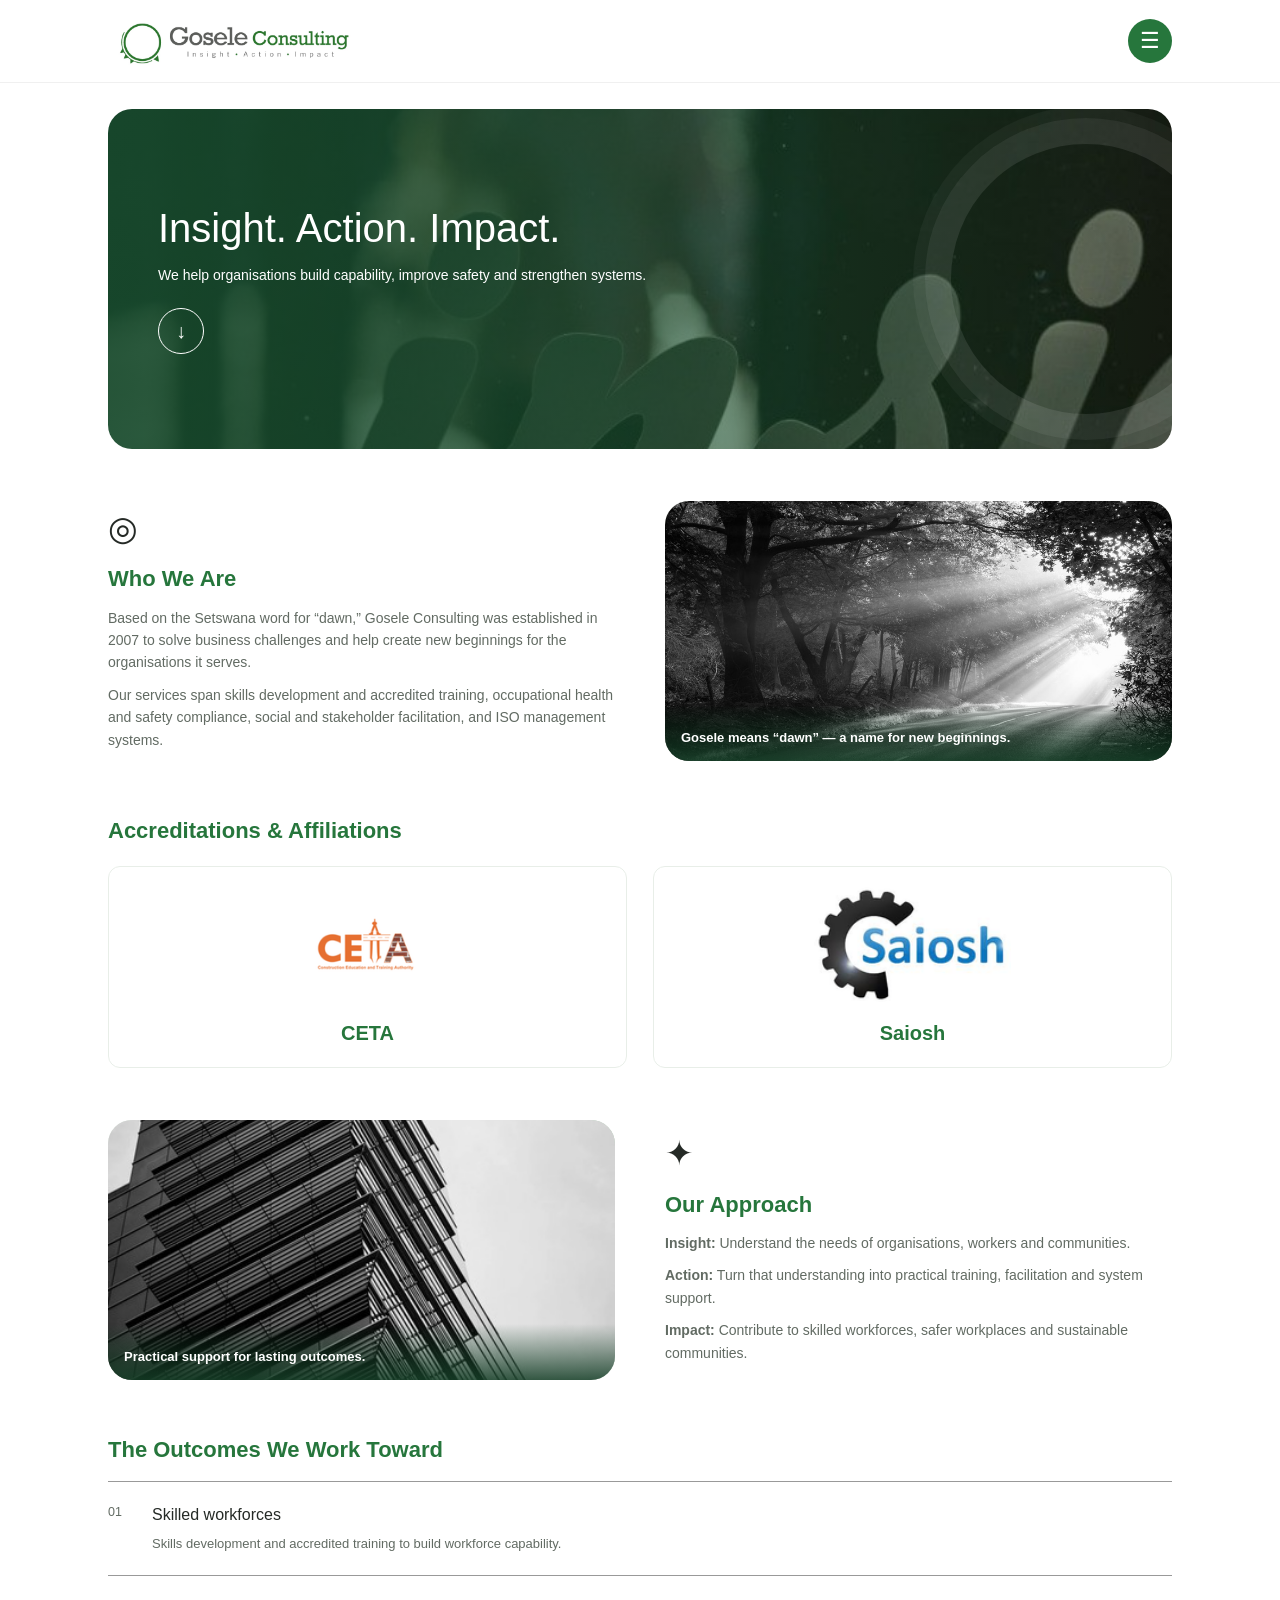
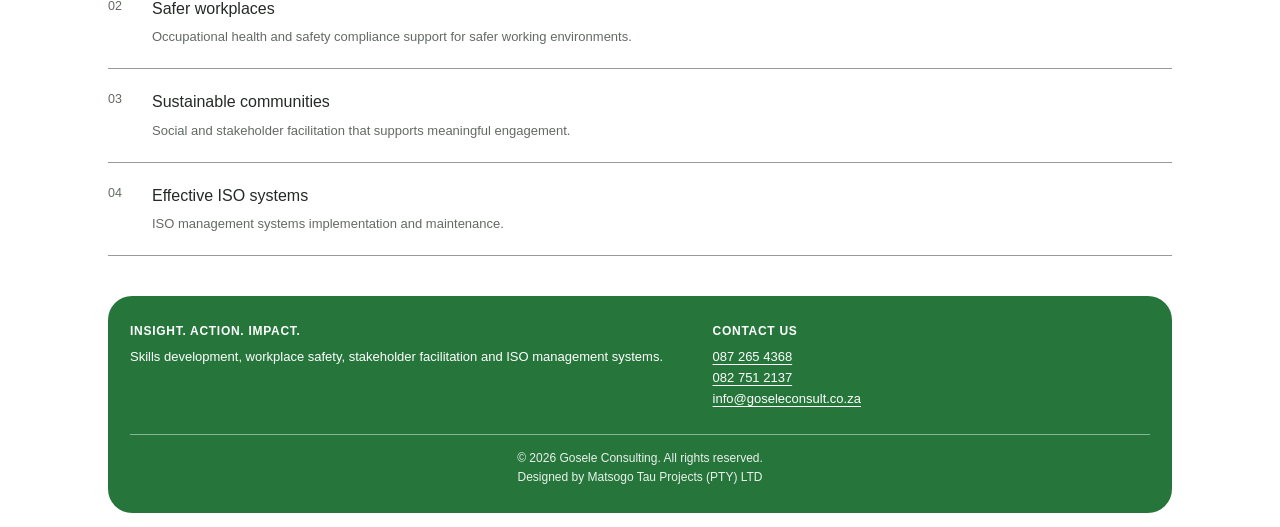
==== commit 170ad1bf: "Refactor code structure for improved readability and maintainability" ====
--- a/about.html
+++ b/about.html
@@ -5,6 +5,7 @@
     <meta name="viewport" content="width=device-width, initial-scale=1">
     <meta name="description" content="Learn about Gosele Consulting and our focus on skills development, safer workplaces, stakeholder facilitation and ISO management systems.">
     <title>About | Gosele Consulting</title>
+    <link rel="icon" type="image/png" href="assets/gosele-favicon.png">
     <link rel="stylesheet" href="CSS/style.css">
 </head>
 <body>
@@ -30,19 +31,15 @@
 </section>
 <section class="team-section">
     <div class="wrap">
-        <h2 class="ttl">Our Management Team</h2>
+        <h2 class="ttl">Accreditations &amp; Affiliations</h2>
         <div class="team-grid">
-            <article class="team-card">
-                <figure class="ph"><img src="assets/tumisang-marope.jpg" alt="Tumisang Marope, Managing Director"><figcaption>Tumisang Marope</figcaption></figure>
-                <h3>Tumisang Marope</h3>
-                <p class="team-role">Managing Director</p>
-                <p>Over 20 years of experience spanning consulting, training and development, infrastructure, aviation and technology.</p>
+            <article class="team-card affiliation-card">
+                <img class="affiliation-logo" src="assets/ceta-logo.png" alt="CETA logo">
+                <h3>CETA</h3>
             </article>
-            <article class="team-card">
-                <figure class="ph"><img src="assets/tebogo-marope.jpg" alt="Tebogo Marope, Director of Special Projects"><figcaption>Tebogo Marope</figcaption></figure>
-                <h3>Tebogo Marope</h3>
-                <p class="team-role">Director – Special Projects</p>
-                <p>A mining engineer with over 15 years of consulting experience, including technical advisory and technology-based skills development.</p>
+            <article class="team-card affiliation-card">
+                <img class="affiliation-logo" src="assets/saiosh-logo.png" alt="Saiosh logo">
+                <h3>Saiosh</h3>
             </article>
         </div>
     </div>
--- a/CSS/style.css
+++ b/CSS/style.css
@@ -1,114 +1,779 @@
-:root{--or:#26763c;--ink:#252a26;--mut:#626b63;--gr:#26763c;--dk:#174b2d;--r:24px}
-*{box-sizing:border-box;margin:0;padding:0}
-html{scroll-behavior:smooth}
-body{font-family:Helvetica,Arial,sans-serif;color:var(--ink);background:#fff;line-height:1.6;font-size:15px;overflow-x:hidden;animation:page-enter .42s cubic-bezier(.22,1,.36,1) both}
-@keyframes page-enter{from{opacity:0;transform:translateY(10px)}to{opacity:1;transform:translateY(0)}}
-body.page-leaving{opacity:0;transform:translateY(-4px);transition:opacity .26s ease-in,transform .26s ease-in}
-a{color:inherit;text-decoration:none}img{max-width:100%}
-.wrap{max-width:1100px;margin:0 auto;padding:0 18px}
+:root {
+  --or: #26763c;
+  --ink: #252a26;
+  --mut: #626b63;
+  --gr: #26763c;
+  --dk: #174b2d;
+  --r: 24px;
+}
+* {
+  box-sizing: border-box;
+  margin: 0;
+  padding: 0;
+}
+
+html {
+  scroll-behavior: smooth;
+}
+body {
+  font-family: Helvetica, Arial, sans-serif;
+  color: var(--ink);
+  background: #fff;
+  line-height: 1.6;
+  font-size: 15px;
+  overflow-x: hidden;
+  animation: page-enter 0.42s cubic-bezier(0.22, 1, 0.36, 1) both;
+}
+
+@keyframes page-enter {
+  from {
+    opacity: 0;
+    transform: translateY(10px);
+  }
+  to {
+    opacity: 1;
+    transform: translateY(0);
+  }
+}
+body.page-leaving {
+  opacity: 0;
+  transform: translateY(-4px);
+  transition:
+    opacity 0.26s ease-in,
+    transform 0.26s ease-in;
+}
+a {
+  color: inherit;
+  text-decoration: none;
+}
+img {
+  max-width: 100%;
+}
+.wrap {
+  max-width: 1100px;
+  margin: 0 auto;
+  padding: 0 18px;
+}
+
 /* header */
-.top{position:sticky;top:0;z-index:30;background:#fff;border-bottom:1px solid #f0f0f0}
-.top .wrap{display:flex;align-items:center;justify-content:space-between;height:82px}
-.logo{display:block;line-height:0}
-.logo img{display:block;width:min(250px,68vw);height:auto}
-.menu-btn{border:0;background:var(--or);color:#fff;width:44px;height:44px;border-radius:50%;font-size:22px;cursor:pointer}
-.drawer{position:fixed;top:0;right:0;height:100%;width:min(78vw,320px);background:var(--dk);color:#fff;padding:22px 26px;transform:translateX(105%);transition:.3s;z-index:50}
-.drawer.open{transform:none}
-.drawer button{background:none;border:0;color:#fff;font-size:24px;float:right;cursor:pointer}
-.drawer nav{clear:both;display:grid;gap:12px;padding-top:10px}
-.drawer a{font-size:17px}.drawer a.on{color:#fff;font-weight:700;text-decoration:underline}
-.veil{position:fixed;inset:0;background:#0006;opacity:0;pointer-events:none;transition:.3s;z-index:40}
-.veil.open{opacity:1;pointer-events:auto}
+.top {
+  position: sticky;
+  top: 0;
+  z-index: 30;
+  background: #fff;
+  border-bottom: 1px solid #f0f0f0;
+}
+
+.top .wrap {
+  display: flex;
+  align-items: center;
+  justify-content: space-between;
+  height: 82px;
+}
+.logo {
+  display: block;
+  line-height: 0;
+}
+.logo img {
+  display: block;
+  width: min(250px, 68vw);
+  height: auto;
+}
+.menu-btn {
+  border: 0;
+  background: var(--or);
+  color: #fff;
+  width: 44px;
+  height: 44px;
+  border-radius: 50%;
+  font-size: 22px;
+  cursor: pointer;
+}
+.drawer {
+  position: fixed;
+  top: 0;
+  right: 0;
+  height: 100%;
+  width: min(78vw, 320px);
+  background: var(--dk);
+  color: #fff;
+  padding: 22px 26px;
+  transform: translateX(105%);
+  transition: transform 0.3s ease;
+  z-index: 50;
+}
+.drawer.open {
+  transform: none;
+}
+
+.drawer button {
+  background: none;
+  border: 0;
+  color: #fff;
+  font-size: 24px;
+  float: right;
+  cursor: pointer;
+}
+.drawer nav {
+  clear: both;
+  display: grid;
+  gap: 12px;
+  padding-top: 10px;
+}
+.drawer a {
+  font-size: 17px;
+}
+.drawer a.on {
+  color: #fff;
+  font-weight: 700;
+  text-decoration: underline;
+}
+.veil {
+  position: fixed;
+  inset: 0;
+  background: #0006;
+  opacity: 0;
+  pointer-events: none;
+  transition: 0.3s;
+  z-index: 40;
+}
+.veil.open {
+  opacity: 1;
+  pointer-events: auto;
+}
+
 /* cards */
-section{padding:26px 0}
-.card{border-radius:var(--r);overflow:hidden;position:relative;color:#fff;padding:34px 26px;min-height:260px;display:flex;flex-direction:column;justify-content:center;background:linear-gradient(115deg,#174b2d,#2e8145)}
-.hero-profile{background:linear-gradient(90deg,#174b2dc9 0%,#174b2d80 42%,#174b2d12 100%),url("../assets/gosele-building.jpg") center 48%/cover}
-.page-hero{background-image:linear-gradient(90deg,#174b2de8 0%,#174b2dbc 46%,#174b2d38 100%),var(--hero-image);background-position:center,center 42%;background-size:cover}
-.hero-about{--hero-image:url("../assets/inspiration.jpg");background-position:center,right 30%}
-.hero-services{--hero-image:url("../assets/training-workshop.jpg")}
-.hero-impact{--hero-image:url("../assets/golf-course.jpg");background-position:center,center 56%}
-.hero-contact{--hero-image:url("../assets/glass-canopy.jpg");background-position:center,center 55%}
-.hero-request{--hero-image:url("../assets/consultation.jpg");background-position:center,center 38%}
-.hero-consult{--hero-image:url("../assets/training-workshop.jpg")}
-.hero-project{--hero-image:url("../assets/city-skyscrapers.jpg");background-position:center,center 46%}
-.card:after{content:"";position:absolute;width:270px;height:270px;border:26px solid #ffffff18;border-radius:50%;right:-75px;top:50%;transform:translateY(-50%);box-shadow:0 0 0 12px #ffffff0a}
-.card>*{position:relative;z-index:1}
-.card h1,.card h2{font-weight:400;font-size:clamp(26px,5vw,40px);line-height:1.2;margin-bottom:12px;max-width:620px}
-.card p{font-size:14px;max-width:560px}
-.circ{margin-top:22px;width:46px;height:46px;border:1.5px solid #fff;border-radius:50%;display:grid;place-items:center;font-size:20px;background:none;color:#fff;cursor:pointer;transition:background-color .2s,transform .2s}
-.circ:hover,.circ:focus-visible{background:#ffffff24}
-.circ:focus-visible{outline:2px solid #fff;outline-offset:4px}
-.btn{display:inline-block;margin-top:20px;border:1px solid var(--or);border-radius:22px;padding:13px 20px;font-size:11px;letter-spacing:.06em;text-transform:uppercase;background:none;color:inherit;cursor:pointer}
-.card .btn{border-color:#fff;padding:12px 18px;align-self:flex-start}
-@keyframes button-bounce{0%,32%,100%{transform:translateY(0) scale(1)}8%{transform:translateY(-7px) scale(1.04)}16%{transform:translateY(1px) scale(.98)}24%{transform:translateY(-3px) scale(1.02)}}
-.circ{transform-origin:center bottom;animation:button-bounce 2.4s ease-in-out infinite}
-.circ:hover,.circ:focus-visible{animation-duration:.8s}
-.btn:focus-visible,.menu-btn:focus-visible,.drawer button:focus-visible,.grey button.go:focus-visible{outline:2px solid var(--or);outline-offset:4px}
-.circ:focus-visible,.card .btn:focus-visible{outline-color:#fff}
-@media(prefers-reduced-motion:reduce){body{animation:none}body.page-leaving{opacity:1;transform:none;transition:none}.circ{animation:none}}
-.stats{display:grid;grid-template-columns:repeat(2,1fr);gap:18px 8px;text-align:center;padding:26px 18px}
-.stats strong{display:block;font-size:18px;color:var(--or)}.stats span{font-size:12px;color:var(--mut)}
+section {
+  padding: 26px 0;
+}
+.card {
+  border-radius: var(--r);
+  overflow: hidden;
+  position: relative;
+  color: #fff;
+  padding: 34px 26px;
+  min-height: 260px;
+  display: flex;
+  flex-direction: column;
+  justify-content: center;
+  background: linear-gradient(115deg, #174b2d, #2e8145);
+}
+
+.hero-profile {
+  background:
+    linear-gradient(90deg, #174b2dc9 0%, #174b2d80 42%, #174b2d12 100%),
+    url("../assets/gosele-building.jpg") center 48% / cover;
+}
+.page-hero {
+  background-image:
+    linear-gradient(90deg, #174b2de8 0%, #174b2dbc 46%, #174b2d38 100%),
+    var(--hero-image);
+  background-position:
+    center,
+    center 42%;
+  background-size: cover;
+}
+.hero-about {
+  --hero-image: url("../assets/inspiration.jpg");
+  background-position:
+    center,
+    right 30%;
+}
+.hero-services {
+  --hero-image: url("../assets/training-workshop.jpg");
+}
+.hero-impact {
+  --hero-image: url("../assets/golf-course.jpg");
+  background-position:
+    center,
+    center 56%;
+}
+.hero-contact {
+  --hero-image: url("../assets/glass-canopy.jpg");
+  background-position:
+    center,
+    center 55%;
+}
+.hero-request {
+  --hero-image: url("../assets/consultation.jpg");
+  background-position:
+    center,
+    center 38%;
+}
+.hero-consult {
+  --hero-image: url("../assets/training-workshop.jpg");
+}
+.hero-project {
+  --hero-image: url("../assets/city-skyscrapers.jpg");
+  background-position:
+    center,
+    center 46%;
+}
+.card:after {
+  content: "";
+  position: absolute;
+  width: 270px;
+  height: 270px;
+  border: 26px solid #ffffff18;
+  border-radius: 50%;
+  right: -75px;
+  top: 50%;
+  transform: translateY(-50%);
+  box-shadow: 0 0 0 12px #ffffff0a;
+}
+.card > * {
+  position: relative;
+  z-index: 1;
+}
+.card h1,
+.card h2 {
+  font-weight: 400;
+  font-size: clamp(26px, 5vw, 40px);
+  line-height: 1.2;
+  margin-bottom: 12px;
+  max-width: 620px;
+}
+
+.card p {
+  font-size: 14px;
+  max-width: 560px;
+}
+.circ {
+  margin-top: 22px;
+  width: 46px;
+  height: 46px;
+  border: 1.5px solid #fff;
+  border-radius: 50%;
+  display: grid;
+  place-items: center;
+  font-size: 20px;
+  background: none;
+  color: #fff;
+  cursor: pointer;
+  transition:
+    background-color 0.2s,
+    transform 0.2s;
+}
+
+.circ:hover,
+.circ:focus-visible {
+  background: #ffffff24;
+}
+.circ:focus-visible {
+  outline: 2px solid #fff;
+  outline-offset: 4px;
+}
+.btn {
+  display: inline-block;
+  margin-top: 20px;
+  border: 1px solid var(--or);
+  border-radius: 22px;
+  padding: 13px 20px;
+  font-size: 11px;
+  letter-spacing: 0.06em;
+  text-transform: uppercase;
+  background: none;
+  color: inherit;
+  cursor: pointer;
+}
+.card .btn {
+  border-color: #fff;
+  padding: 12px 18px;
+  align-self: flex-start;
+}
+
+@keyframes button-bounce {
+  0%,
+  32%,
+  100% {
+    transform: translateY(0) scale(1);
+  }
+  8% {
+    transform: translateY(-7px) scale(1.04);
+  }
+  16% {
+    transform: translateY(1px) scale(0.98);
+  }
+  24% {
+    transform: translateY(-3px) scale(1.02);
+  }
+}
+.circ {
+  transform-origin: center bottom;
+  animation: button-bounce 2.4s ease-in-out infinite;
+}
+.circ:hover,
+.circ:focus-visible {
+  animation-duration: 0.8s;
+}
+.btn:focus-visible,
+.menu-btn:focus-visible,
+.drawer button:focus-visible,
+.grey button.go:focus-visible {
+  outline: 2px solid var(--or);
+  outline-offset: 4px;
+}
+.circ:focus-visible,
+.card .btn:focus-visible {
+  outline-color: #fff;
+}
+
+@media (prefers-reduced-motion: reduce) {
+  body {
+    animation: none;
+  }
+  body .page-leaving {
+    opacity: 1;
+    transform: none;
+    transition: none;
+  }
+  .circ {
+    animation: none;
+  }
+}
+.stats {
+  display: grid;
+  grid-template-columns: repeat(2, 1fr);
+  gap: 18px 8px;
+  text-align: center;
+  padding: 26px 18px;
+}
+.stats strong {
+  display: block;
+  font-size: 18px;
+  color: var(--or);
+}
+.stats span {
+  font-size: 12px;
+  color: var(--mut);
+}
+
 /* text blocks */
-.blk{display:grid;gap:20px;align-items:center}
-.blk h2,.ttl{color:var(--or);font-weight:600;font-size:22px;margin-bottom:10px}
-.blk p{color:var(--mut);font-size:14px;margin-bottom:10px}
-.ico{font-size:34px;color:var(--ink);margin-bottom:6px}
-.ph{border-radius:var(--r);min-height:260px;position:relative;overflow:hidden;background:linear-gradient(135deg,#e4eee4,#c8ddca);display:grid;place-items:center;margin:0}
-.ph:before{content:"";position:absolute;width:190px;height:190px;border:17px solid #26763c22;border-radius:50%;box-shadow:0 0 0 10px #26763c0d}
-.ph.b{background:linear-gradient(135deg,#174b2d,#26763c)}.ph.c{background:linear-gradient(135deg,#edf3e8,#cfe0c8)}.ph.d{background:linear-gradient(135deg,#e0eee2,#9cbf9f)}
-.ph.b:before{border-color:#ffffff20;box-shadow:0 0 0 10px #ffffff0c}
-.ph img{width:100%;height:100%;object-fit:cover;position:absolute;inset:0}
-.ph figcaption{position:absolute;inset:auto 0 0;padding:24px 16px 14px;background:linear-gradient(transparent,#153f27d9);color:#fff;font-size:13px;font-weight:600;line-height:1.4}
-.ph em{position:relative;z-index:1;padding:20px;text-align:center;font-size:18px;line-height:1.45;color:var(--dk);font-style:normal;font-weight:600}
-.ph.b em{color:#fff}
-.team-grid{display:grid;grid-template-columns:repeat(auto-fit,minmax(min(100%,260px),1fr));gap:26px;margin-top:18px}
-.team-card{min-width:0}
-.team-card .ph{min-height:0;aspect-ratio:4/3;margin-bottom:14px}
-.team-card h3{color:var(--or);font-size:20px}
-.team-card p{color:var(--mut);font-size:14px;margin-top:6px}
-.team-card .team-role{color:var(--dk);font-weight:600}
-.center{text-align:center}.center .blk{justify-items:stretch}.center .blk>div{text-align:center}
+.blk {
+  display: grid;
+  gap: 20px;
+  align-items: center;
+}
+.blk h2,
+.ttl {
+  color: var(--or);
+  font-weight: 600;
+  font-size: 22px;
+  margin-bottom: 10px;
+}
+.blk p {
+  color: var(--mut);
+  font-size: 14px;
+  margin-bottom: 10px;
+}
+.ico {
+  font-size: 34px;
+  color: var(--ink);
+  margin-bottom: 6px;
+}
+.ph {
+  border-radius: var(--r);
+  min-height: 260px;
+  position: relative;
+  overflow: hidden;
+  background: linear-gradient(135deg, #e4eee4, #c8ddca);
+  display: grid;
+  place-items: center;
+  margin: 0;
+}
+.ph:before {
+  content: "";
+  position: absolute;
+  width: 190px;
+  height: 190px;
+  border: 17px solid #26763c22;
+  border-radius: 50%;
+  box-shadow: 0 0 0 10px #26763c0d;
+}
+
+.ph.b {
+  background: linear-gradient(135deg, #174b2d, #26763c);
+}
+.ph.c {
+  background: linear-gradient(135deg, #edf3e8, #cfe0c8);
+}
+.ph.d {
+  background: linear-gradient(135deg, #e0eee2, #9cbf9f);
+}
+.ph.b:before {
+  border-color: #ffffff20;
+  box-shadow: 0 0 0 10px #ffffff0c;
+}
+.ph img {
+  width: 100%;
+  height: 100%;
+  object-fit: cover;
+  position: absolute;
+  inset: 0;
+}
+.ph figcaption {
+  position: absolute;
+  inset: auto 0 0;
+  padding: 24px 16px 14px;
+  background: linear-gradient(transparent, #153f27d9);
+  color: #fff;
+  font-size: 13px;
+  font-weight: 600;
+  line-height: 1.4;
+}
+.ph em {
+  position: relative;
+  z-index: 1;
+  padding: 20px;
+  text-align: center;
+  font-size: 18px;
+  line-height: 1.45;
+  color: var(--dk);
+  font-style: normal;
+  font-weight: 600;
+}
+.ph.b em {
+  color: #fff;
+}
+.team-grid {
+  display: grid;
+  grid-template-columns: repeat(auto-fit, minmax(min(100%, 260px), 1fr));
+  gap: 26px;
+  margin-top: 18px;
+}
+.team-card {
+  min-width: 0;
+}
+.affiliation-card {
+  padding: 18px;
+  border: 1px solid #e8eee8;
+  border-radius: 12px;
+  text-align: center;
+}
+.affiliation-logo {
+  display: block;
+  width: min(100%, 220px);
+  height: 120px;
+  margin: 0 auto 12px;
+  object-fit: contain;
+}
+.team-card .ph {
+  min-height: 0;
+  aspect-ratio: 4/3;
+  margin-bottom: 14px;
+}
+
+.team-card h3 {
+  color: var(--or);
+  font-size: 20px;
+}
+.team-card p {
+  color: var(--mut);
+  font-size: 14px;
+  margin-top: 6px;
+}
+.team-card .team-role {
+  color: var(--dk);
+  font-weight: 600;
+}
+.center {
+  text-align: center;
+}
+.center .blk {
+  justify-items: stretch;
+}
+.center .blk > div {
+  text-align: center;
+}
 /* list */
-.list{border-top:1px solid #999;margin-top:14px}
-.list a,.list div{display:grid;grid-template-columns:34px 1fr;gap:6px 10px;padding:20px 0;border-bottom:1px solid #999}
-.list small{color:var(--mut)}.list h3{font-weight:400;font-size:16px}.list p{grid-column:2;color:var(--mut);font-size:13px}
+.list {
+  border-top: 1px solid #999;
+  margin-top: 14px;
+}
+.list a,
+.list div {
+  display: grid;
+  grid-template-columns: 34px 1fr;
+  gap: 6px 10px;
+  padding: 20px 0;
+  border-bottom: 1px solid #999;
+}
+.list small {
+  color: var(--mut);
+}
+.list h3 {
+  font-weight: 400;
+  font-size: 16px;
+}
+.list p {
+  grid-column: 2;
+  color: var(--mut);
+  font-size: 13px;
+}
 /* grey panels */
-.grey{background:var(--gr);color:#fff;border-radius:var(--r);padding:26px 22px;margin:14px 0}
-.grey h2{font-weight:400;font-size:24px;margin-bottom:14px}
-.rail{display:flex;gap:14px;overflow-x:auto;scroll-snap-type:x mandatory;padding-bottom:6px}
-.pj{flex:0 0 66%;max-width:300px;height:340px;border-radius:22px;position:relative;overflow:hidden;scroll-snap-align:start;color:#fff;padding:18px;display:flex;flex-direction:column;justify-content:flex-end;text-align:center}
-.pj .ph{position:absolute;inset:0;border-radius:0}.pj *{position:relative}
-.pj h3{font-size:19px;font-weight:700;text-shadow:0 1px 6px #0008}.pj span{margin-top:12px;background:#fff4;border-radius:10px;padding:6px;font-size:12px}
-.pgrid{display:grid;gap:16px}
-.pgrid .pj{max-width:none;height:300px}
-.office{display:grid;gap:14px;font-size:13px}.office h4{font-size:12px;letter-spacing:.06em;text-transform:uppercase;margin-bottom:6px;font-weight:700}
-.office a{text-decoration:underline;text-underline-offset:3px}
-.contact-details h2{color:var(--or);font-size:20px;margin-bottom:8px}
-.contact-details p{margin:4px 0;color:var(--mut)}
-.contact-details a{color:var(--or);font-weight:600}
-.contact-location{margin-top:24px}
-.contact-location address{color:var(--mut);font-style:normal;margin-bottom:14px}
-.contact-map{height:clamp(280px,45vw,440px);overflow:hidden;border:1px solid #e3e9e3;border-radius:var(--r)}
-.contact-map iframe{display:block;width:100%;height:100%;border:0}
-.contact-location .directions-link{display:inline-block;margin-top:12px}
-.impact-list{border-color:#ffffff70}
-.impact-list div{border-color:#ffffff70}
-.impact-list small,.impact-list p{color:#ffffffd9}
-.impact-photo{min-height:180px;margin-top:22px}
-.copy{font-size:12px;margin-top:10px;padding-top:14px;border-top:1px solid #ffffff80;opacity:.9}
+.grey {
+  background: var(--gr);
+  color: #fff;
+  border-radius: var(--r);
+  padding: 26px 22px;
+  margin: 14px 0;
+}
+.grey h2 {
+  font-weight: 400;
+  font-size: 24px;
+  margin-bottom: 14px;
+}
+.rail {
+  display: flex;
+  gap: 14px;
+  overflow-x: auto;
+  scroll-snap-type: x mandatory;
+  padding-bottom: 6px;
+}
+.pj {
+  flex: 0 0 66%;
+  max-width: 300px;
+  height: 340px;
+  border-radius: 22px;
+  position: relative;
+  overflow: hidden;
+  scroll-snap-align: start;
+  color: #fff;
+  padding: 18px;
+  display: flex;
+  flex-direction: column;
+  justify-content: flex-end;
+  text-align: center;
+}
+.pj .ph {
+  position: absolute;
+  inset: 0;
+  border-radius: 0;
+}
+.pj * {
+  position: relative;
+}
+.pj h3 {
+  font-size: 19px;
+  font-weight: 700;
+  text-shadow: 0 1px 6px #0008;
+}
+.pj span {
+  margin-top: 12px;
+  background: #fff4;
+  border-radius: 10px;
+  padding: 6px;
+  font-size: 12px;
+}
+.pgrid {
+  display: grid;
+  gap: 16px;
+}
+.pgrid .pj {
+  max-width: none;
+  height: 300px;
+}
+.office {
+  display: grid;
+  gap: 14px;
+  font-size: 13px;
+}
+.office h4 {
+  font-size: 12px;
+  letter-spacing: 0.06em;
+  text-transform: uppercase;
+  margin-bottom: 6px;
+  font-weight: 700;
+}
+.office a {
+  text-decoration: underline;
+  text-underline-offset: 3px;
+}
+.contact-details h2 {
+  color: var(--or);
+  font-size: 20px;
+  margin-bottom: 8px;
+}
+.contact-details p {
+  margin: 4px 0;
+  color: var(--mut);
+}
+.contact-details a {
+  color: var(--or);
+  font-weight: 600;
+}
+.contact-location {
+  margin-top: 24px;
+}
+.contact-location address {
+  color: var(--mut);
+  font-style: normal;
+  margin-bottom: 14px;
+}
+.contact-map {
+  height: clamp(280px, 45vw, 440px);
+  overflow: hidden;
+  border: 1px solid #e3e9e3;
+  border-radius: var(--r);
+}
+.contact-map iframe {
+  display: block;
+  width: 100%;
+  height: 100%;
+  border: 0;
+}
+.contact-location .directions-link {
+  display: inline-block;
+  margin-top: 12px;
+}
+.impact-list {
+  border-color: #ffffff70;
+}
+.impact-list div {
+  border-color: #ffffff70;
+}
+.impact-list small,
+.impact-list p {
+  color: #ffffffd9;
+}
+.impact-photo {
+  min-height: 180px;
+  margin-top: 22px;
+}
+.copy {
+  font-size: 12px;
+  margin-top: 10px;
+  padding-top: 14px;
+  border-top: 1px solid #ffffff80;
+  opacity: 0.9;
+}
 /* forms */
-.grey label{display:block;font-size:13px;margin:12px 0 4px}
-.grey input,.grey textarea,.grey select{width:100%;border:0;border-radius:6px;padding:11px;font:inherit;background:#fff}
-.grey textarea{min-height:110px}
-.grey button.go{margin-top:18px;width:100%;border:0;background:#333;color:#fff;padding:12px;border-radius:8px;font-size:16px;cursor:pointer}
-.status{margin-top:12px;display:none}
-.detail img,.detail .ph{width:100%;min-height:260px;border-radius:0}
-.detail{padding:0}.detail .in{padding:22px 18px 40px;max-width:760px;margin:0 auto}.detail h1{font-weight:400;font-size:24px;margin-bottom:12px}
-.back{display:block;font-size:26px;padding:12px 18px}
-@media(min-width:800px){
- .blk{grid-template-columns:1fr 1fr;gap:50px}.blk.rev .ph{order:-1}
- .pgrid{grid-template-columns:repeat(3,1fr)}.office{grid-template-columns:1.3fr 1fr}
- .office .copy{grid-column:1/-1;text-align:center}
- .pj{flex-basis:300px}.card{padding:60px 50px;min-height:340px}
- .stats{grid-template-columns:repeat(4,1fr)}
-}
+.grey label {
+  display: block;
+  font-size: 13px;
+  margin: 12px 0 4px;
+}
+.grey input,
+.grey textarea,
+.grey select {
+  width: 100%;
+  border: 0;
+  border-radius: 6px;
+  padding: 11px;
+  font: inherit;
+  background: #fff;
+}
+.grey input:focus-visible,
+.grey textarea:focus-visible,
+.grey select:focus-visible {
+  outline: 3px solid #fff;
+  outline-offset: 2px;
+  box-shadow: 0 0 0 5px var(--dk);
+}
+.grey textarea {
+  min-height: 110px;
+  resize: vertical;
+}
+.grey button.go {
+  margin-top: 18px;
+  width: 100%;
+  border: 0;
+  background: #333;
+  color: #fff;
+  padding: 12px;
+  border-radius: 8px;
+  font-size: 16px;
+  cursor: pointer;
+}
+.grey button.go:hover {
+  background: var(--dk);
+}
+.status {
+  margin-top: 12px;
+  display: none;
+}
+.status.is-success,
+.status.is-error {
+  padding: 10px 12px;
+  border-radius: 6px;
+  background: #fff;
+}
+.status.is-success {
+  color: #174b2d;
+}
+.status.is-error {
+  color: #7a1f1f;
+}
+.status.is-sending {
+  opacity: 0.9;
+}
+.form-trap {
+  position: absolute;
+  left: -10000px;
+  width: 1px;
+  height: 1px;
+  overflow: hidden;
+}
+.grey button.go:disabled {
+  cursor: wait;
+  opacity: 0.75;
+}
+.status a {
+  color: #fff;
+  font-weight: 700;
+  text-decoration: underline;
+  text-underline-offset: 3px;
+}
+.detail img,
+.detail .ph {
+  width: 100%;
+  min-height: 260px;
+  border-radius: 0;
+}
+.detail {
+  padding: 0;
+}
+.detail .in {
+  padding: 22px 18px 40px;
+  max-width: 760px;
+  margin: 0 auto;
+}
+.detail h1 {
+  font-weight: 400;
+  font-size: 24px;
+  margin-bottom: 12px;
+}
+.back {
+  display: block;
+  font-size: 26px;
+  padding: 12px 18px;
+}
+@media (min-width: 800px) {
+  .blk {
+    grid-template-columns: 1fr 1fr;
+    gap: 50px;
+  }
+  .blk.rev .ph {
+    order: -1;
+  }
+  .pgrid {
+    grid-template-columns: repeat(3, 1fr);
+  }
+  .office {
+    grid-template-columns: 1.3fr 1fr;
+  }
+  .office .copy {
+    grid-column: 1/-1;
+    text-align: center;
+  }
+  .pj {
+    flex-basis: 300px;
+  }
+  .card {
+    padding: 60px 50px;
+    min-height: 340px;
+  }
+  .stats {
+    grid-template-columns: repeat(4, 1fr);
+  }
+}
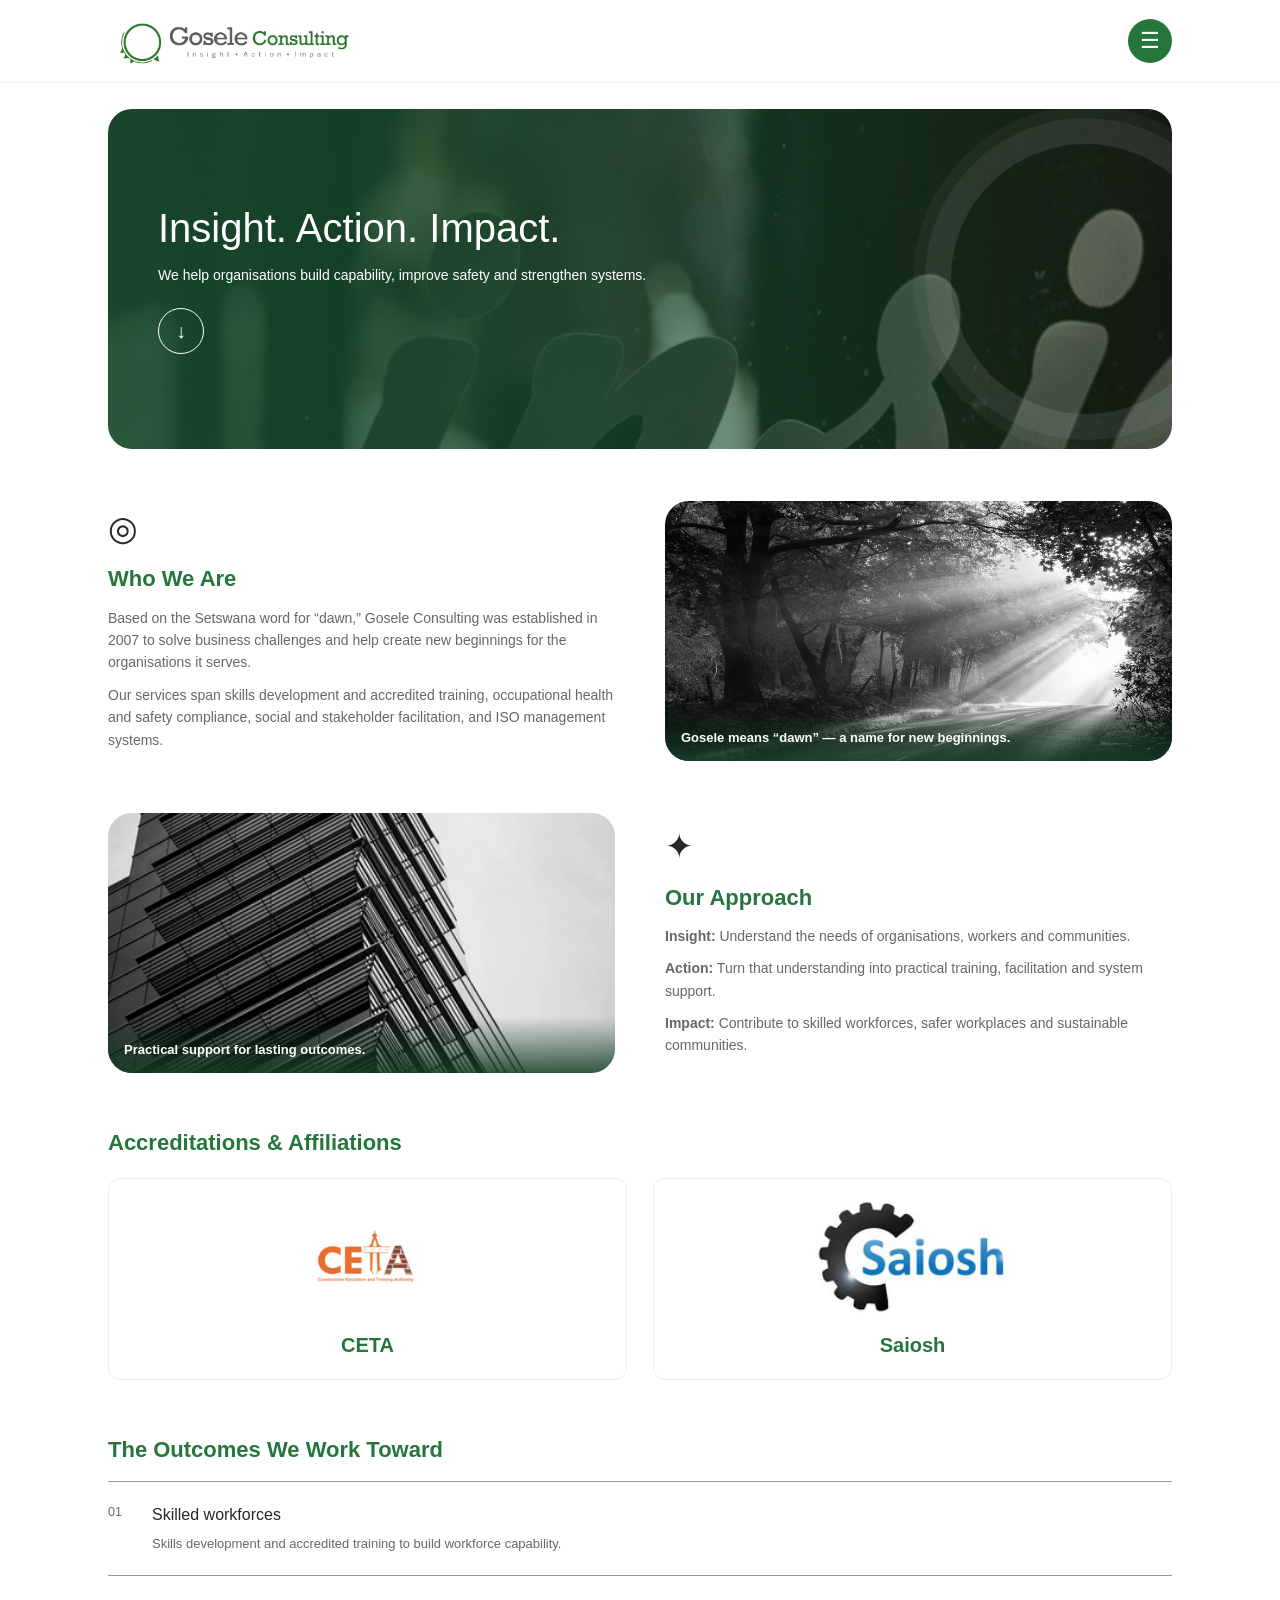
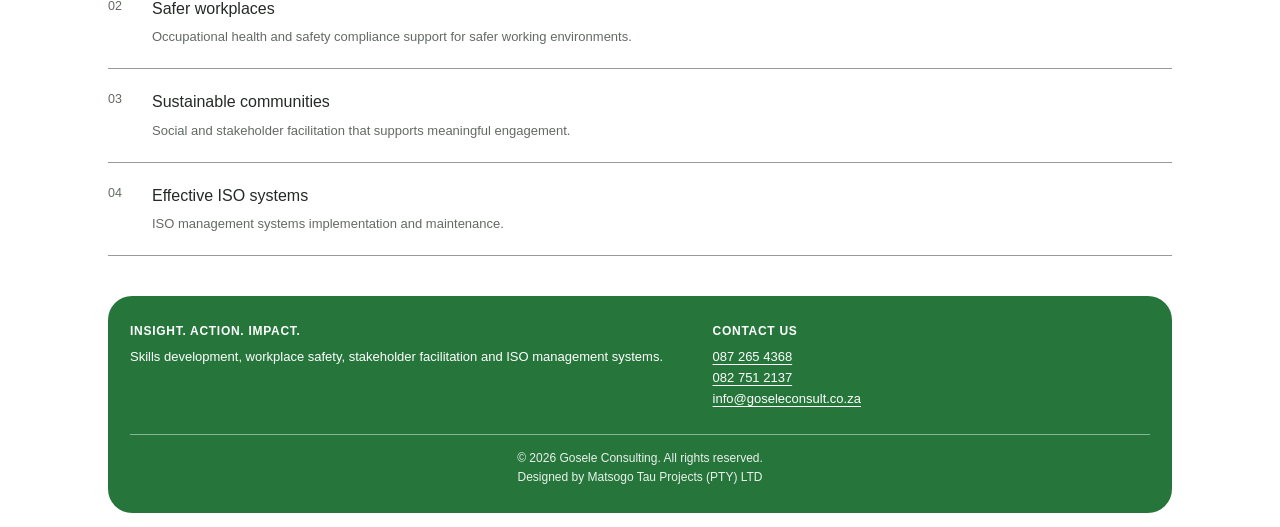
==== commit 51cfb0a8: "Refactor CSS animations for smoother transitions; update about section to enhance content presentati" ====
--- a/about.html
+++ b/about.html
@@ -29,6 +29,18 @@
         <figure class="ph c"><img src="assets/gosele-sunlit-road.jpg" alt="Sunlight shining through trees onto a road"><figcaption>Gosele means “dawn” — a name for new beginnings.</figcaption></figure>
     </div>
 </section>
+<section>
+    <div class="wrap blk rev">
+        <div>
+            <div class="ico">✦</div>
+            <h2>Our Approach</h2>
+            <p><strong>Insight:</strong> Understand the needs of organisations, workers and communities.</p>
+            <p><strong>Action:</strong> Turn that understanding into practical training, facilitation and system support.</p>
+            <p><strong>Impact:</strong> Contribute to skilled workforces, safer workplaces and sustainable communities.</p>
+        </div>
+        <figure class="ph d"><img src="assets/gosele-office-building.jpg" alt="Modern commercial building reaching into the sky"><figcaption>Practical support for lasting outcomes.</figcaption></figure>
+    </div>
+</section>
 <section class="team-section">
     <div class="wrap">
         <h2 class="ttl">Accreditations &amp; Affiliations</h2>
@@ -42,18 +54,6 @@
                 <h3>Saiosh</h3>
             </article>
         </div>
-    </div>
-</section>
-<section>
-    <div class="wrap blk rev">
-        <div>
-            <div class="ico">✦</div>
-            <h2>Our Approach</h2>
-            <p><strong>Insight:</strong> Understand the needs of organisations, workers and communities.</p>
-            <p><strong>Action:</strong> Turn that understanding into practical training, facilitation and system support.</p>
-            <p><strong>Impact:</strong> Contribute to skilled workforces, safer workplaces and sustainable communities.</p>
-        </div>
-        <figure class="ph d"><img src="assets/gosele-office-building.jpg" alt="Modern commercial building reaching into the sky"><figcaption>Practical support for lasting outcomes.</figcaption></figure>
     </div>
 </section>
 <section>
--- a/CSS/style.css
+++ b/CSS/style.css
@@ -28,19 +28,14 @@
 @keyframes page-enter {
   from {
     opacity: 0;
-    transform: translateY(10px);
   }
   to {
     opacity: 1;
-    transform: translateY(0);
   }
 }
 body.page-leaving {
   opacity: 0;
-  transform: translateY(-4px);
-  transition:
-    opacity 0.26s ease-in,
-    transform 0.26s ease-in;
+  transition: opacity 0.26s ease-in;
 }
 a {
   color: inherit;
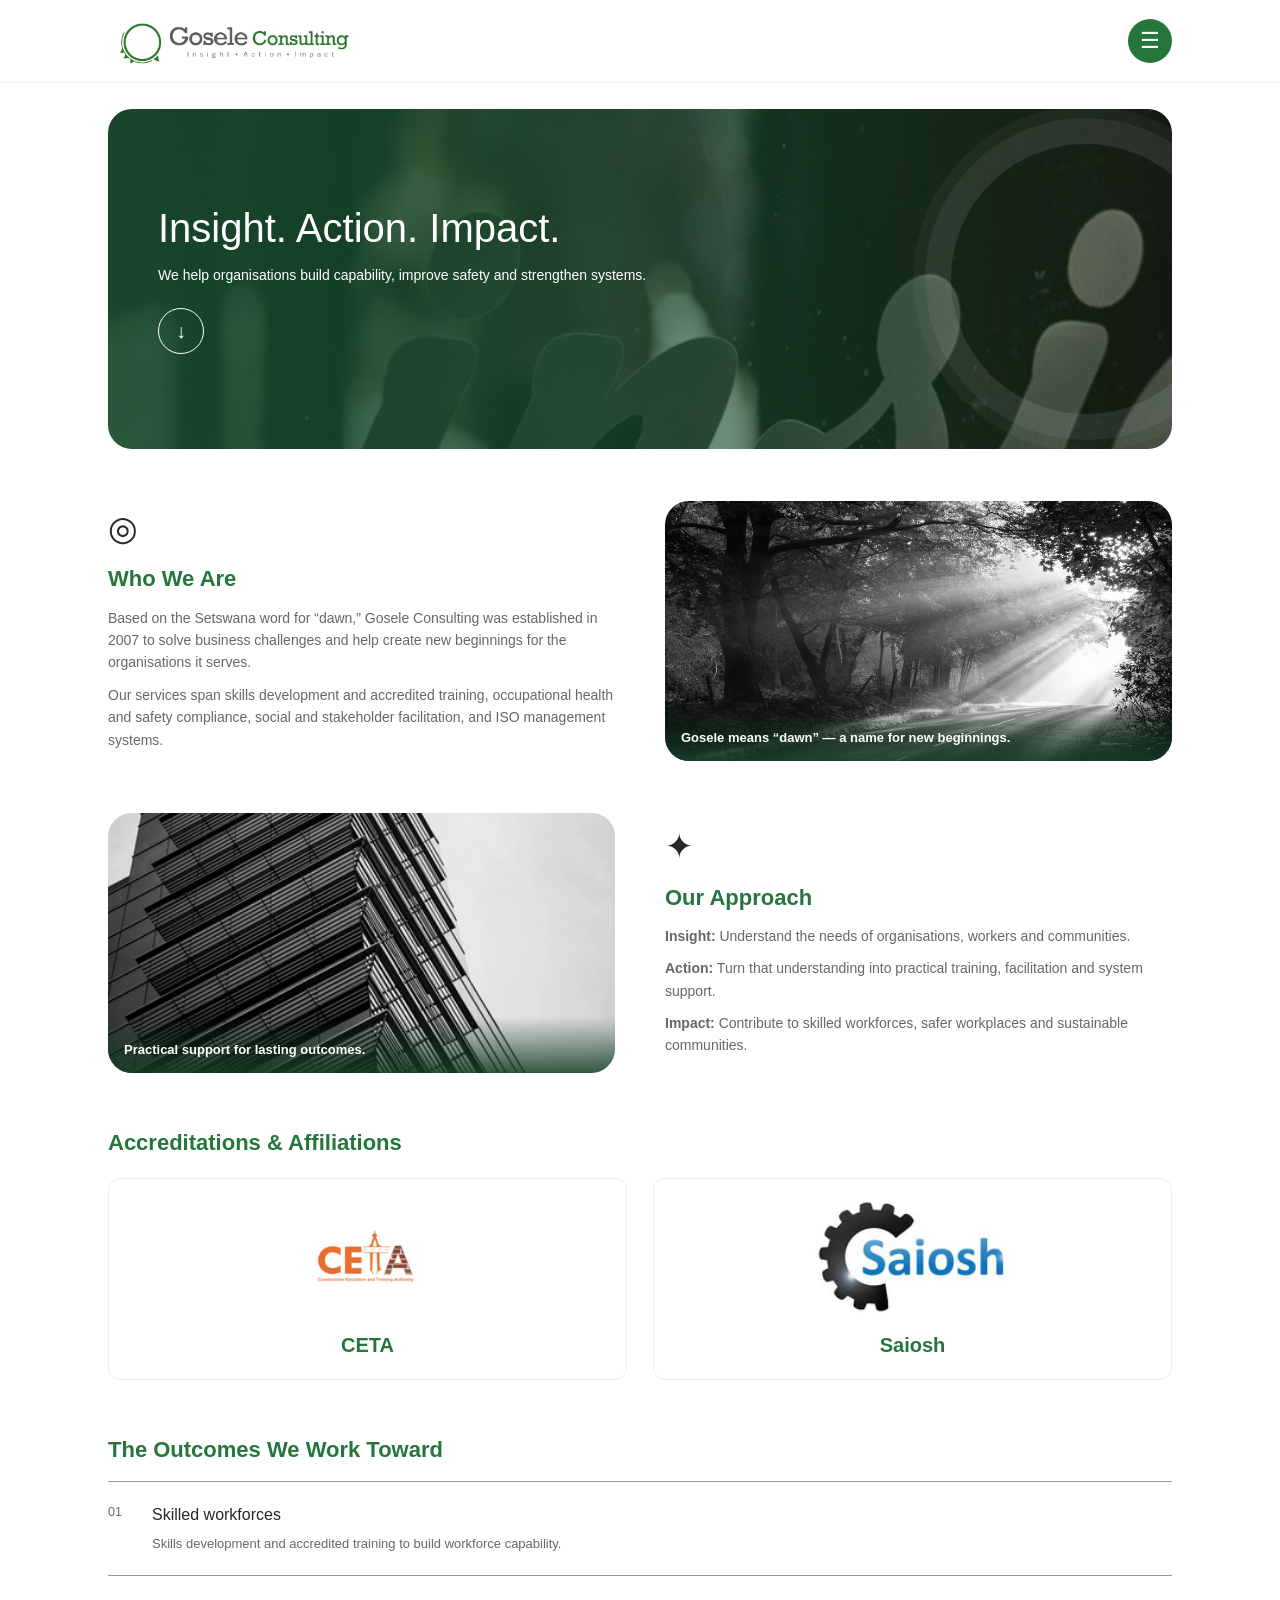
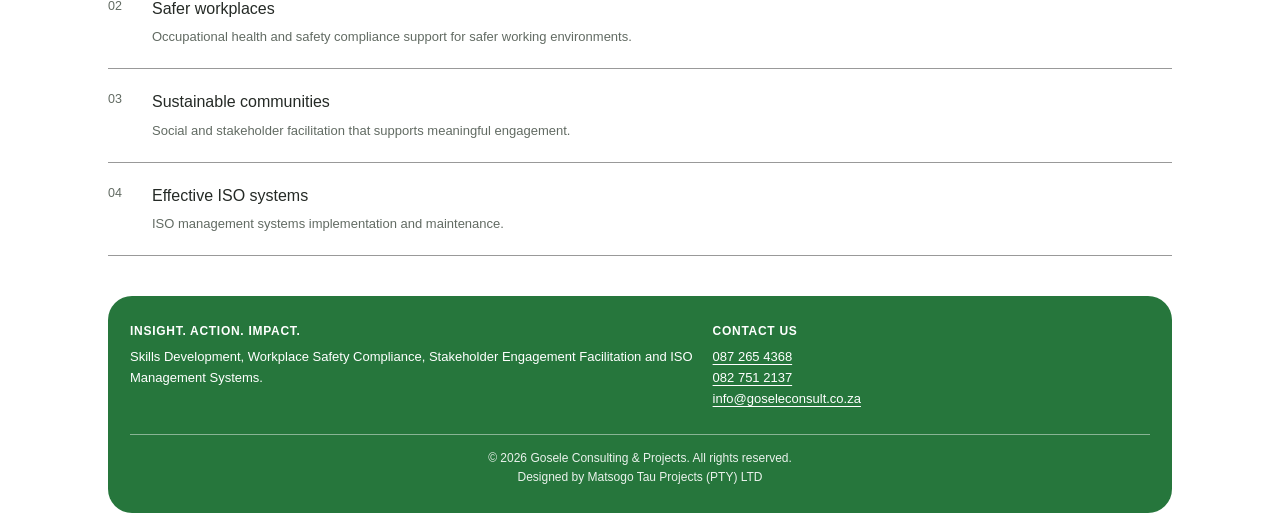
==== commit 713dcde3: "Add affiliation links with improved accessibility and focus styles" ====
--- a/about.html
+++ b/about.html
@@ -46,11 +46,15 @@
         <h2 class="ttl">Accreditations &amp; Affiliations</h2>
         <div class="team-grid">
             <article class="team-card affiliation-card">
-                <img class="affiliation-logo" src="assets/ceta-logo.png" alt="CETA logo">
+                <a class="affiliation-logo-link" href="https://www.ceta.org.za" target="_blank" rel="noopener noreferrer">
+                    <img class="affiliation-logo" src="assets/ceta-logo.png" alt="Visit the CETA website">
+                </a>
                 <h3>CETA</h3>
             </article>
             <article class="team-card affiliation-card">
-                <img class="affiliation-logo" src="assets/saiosh-logo.png" alt="Saiosh logo">
+                <a class="affiliation-logo-link" href="https://www.saiosh.co.za" target="_blank" rel="noopener noreferrer">
+                    <img class="affiliation-logo" src="assets/saiosh-logo.png" alt="Visit the Saiosh website">
+                </a>
                 <h3>Saiosh</h3>
             </article>
         </div>
--- a/CSS/style.css
+++ b/CSS/style.css
@@ -445,6 +445,14 @@
   border-radius: 12px;
   text-align: center;
 }
+.affiliation-logo-link {
+  display: block;
+  border-radius: 6px;
+}
+.affiliation-logo-link:focus-visible {
+  outline: 2px solid var(--or);
+  outline-offset: 4px;
+}
 .affiliation-logo {
   display: block;
   width: min(100%, 220px);
@@ -479,6 +487,58 @@
 }
 .center .blk > div {
   text-align: center;
+}
+.service-cta-links {
+  display: flex;
+  flex-wrap: wrap;
+  gap: 0 12px;
+}
+.course-catalog {
+  margin-top: 32px;
+  text-align: left;
+}
+.course-catalog > h2:not(:first-child) {
+  margin-top: 36px;
+}
+.course-catalog > h2 {
+  color: var(--or);
+  font-size: 22px;
+  margin-bottom: 6px;
+}
+.course-catalog > p {
+  color: var(--mut);
+  font-size: 14px;
+}
+.course-groups {
+  display: grid;
+  gap: 18px;
+  margin-top: 18px;
+}
+.course-group {
+  min-width: 0;
+  padding: 18px;
+  border: 1px solid #e8eee8;
+  border-radius: 12px;
+}
+.course-badge {
+  display: block;
+  width: min(100%, 280px);
+  height: auto;
+  margin: 0 auto 12px;
+}
+.course-group h3 {
+  color: var(--dk);
+  font-size: 17px;
+  margin-bottom: 8px;
+}
+.course-group ul {
+  list-style: none;
+}
+.course-group li {
+  padding: 8px 0;
+  border-top: 1px solid #e8eee8;
+  color: var(--mut);
+  font-size: 14px;
 }
 /* list */
 .list {
@@ -748,6 +808,9 @@
     grid-template-columns: 1fr 1fr;
     gap: 50px;
   }
+  .course-groups {
+    grid-template-columns: repeat(2, minmax(0, 1fr));
+  }
   .blk.rev .ph {
     order: -1;
   }
